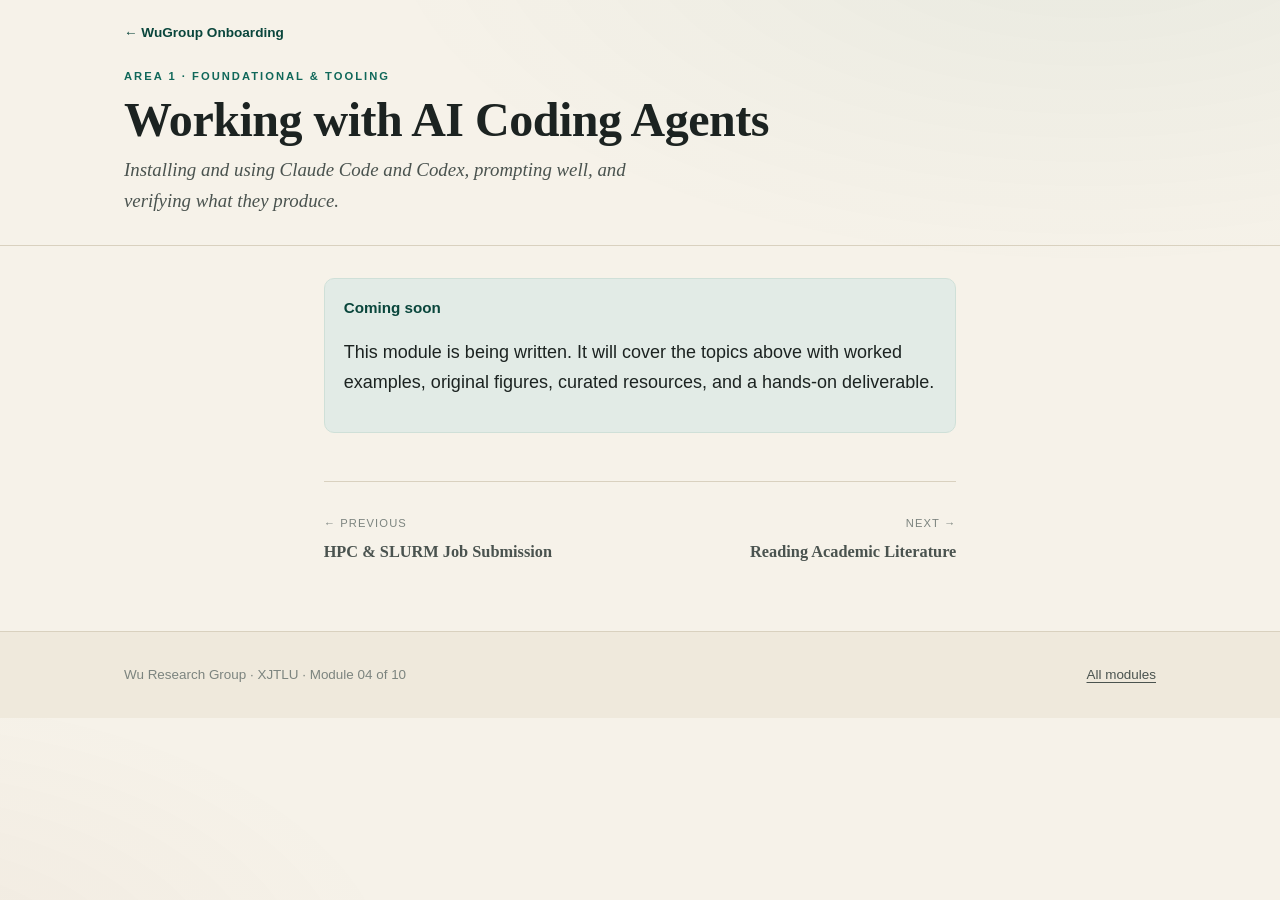
==== modules/ai-coding-agents.html @ ca51f17f "Scaffold onboarding site: landing page, shared design template, module stubs - index.html landing pa" ====
<!doctype html>
<html lang="en">
<head>
<meta charset="utf-8">
<meta name="viewport" content="width=device-width, initial-scale=1">
<title>Working with AI Coding Agents · WuGroup Onboarding</title>
<meta name="description" content="Installing and using Claude Code and Codex, prompting well, and verifying what they produce.">
<link rel="stylesheet" href="../assets/style.css">
</head>
<body>
<div class="wrap">

  <div class="container">
    <nav class="breadcrumb"><a href="../index.html">← WuGroup Onboarding</a></nav>
  </div>

  <header class="mod-masthead">
    <div class="container">
      <p class="kicker">Area 1 · Foundational &amp; Tooling</p>
      <h1>Working with AI Coding Agents</h1>
      <p class="summary">Installing and using Claude Code and Codex, prompting well, and verifying what they produce.</p>
    </div>
  </header>

  <main class="container prose">
    <div class="callout">
      <p class="callout-title">Coming soon</p>
      <p>This module is being written. It will cover the topics above with worked
         examples, original figures, curated resources, and a hands-on deliverable.</p>
    </div>

    <nav class="pager">
      <a href="hpc-slurm.html"><span class="dir">← Previous</span><br><span class="t">HPC &amp; SLURM Job Submission</span></a>
      <a class="next" href="reading-literature.html"><span class="dir">Next →</span><br><span class="t">Reading Academic Literature</span></a>
    </nav>
  </main>

  <footer class="site-foot">
    <div class="container">
      <p>Wu Research Group · XJTLU · Module 04 of 10</p>
      <p><a href="../index.html">All modules</a></p>
    </div>
  </footer>

</div>
</body>
</html>
---- assets/style.css ----
/* ==========================================================================
   WuGroup Onboarding — shared stylesheet
   Standalone: no external fonts, no CDN. Renders offline via file://.
   Aesthetic: refined academic/editorial. Warm paper, deep ink, teal accent.
   ========================================================================== */

:root {
  --paper:        #f6f2e9;
  --paper-2:      #efe9dc;
  --card:         #fffdf8;
  --ink:          #1c2321;
  --ink-soft:     #4a534f;
  --ink-faint:    #7c847f;
  --rule:         #d9d1bf;
  --accent:       #10685a;   /* deep teal-green */
  --accent-dark:  #0a463c;
  --accent-soft:  #e2ebe6;
  --area2:        #8a4b2f;   /* warm sienna, for the science area */
  --area2-soft:   #f0e5da;
  --shadow:       0 1px 2px rgba(28,35,33,.06), 0 8px 24px -12px rgba(28,35,33,.22);

  --serif: "Iowan Old Style", "Palatino Linotype", Palatino, "Book Antiqua", Georgia, serif;
  --sans:  ui-sans-serif, -apple-system, BlinkMacSystemFont, "Segoe UI", Roboto, "Helvetica Neue", Arial, sans-serif;
  --mono:  ui-monospace, "SF Mono", "JetBrains Mono", "Cascadia Code", Menlo, Consolas, monospace;

  --measure: 68ch;
}

* { box-sizing: border-box; }

html { scroll-behavior: smooth; }

body {
  margin: 0;
  background: var(--paper);
  color: var(--ink);
  font-family: var(--sans);
  font-size: 18px;
  line-height: 1.65;
  -webkit-font-smoothing: antialiased;
  text-rendering: optimizeLegibility;
}

/* subtle paper grain via layered gradients (no image files) */
body::before {
  content: "";
  position: fixed;
  inset: 0;
  pointer-events: none;
  z-index: 0;
  background:
    radial-gradient(1200px 600px at 85% -10%, rgba(16,104,90,.06), transparent 60%),
    radial-gradient(900px 500px at -10% 110%, rgba(138,75,47,.05), transparent 60%);
}

.wrap { position: relative; z-index: 1; }

a { color: var(--accent-dark); text-underline-offset: 3px; text-decoration-thickness: 1px; }
a:hover { color: var(--accent); }

code, kbd, samp { font-family: var(--mono); font-size: .88em; }
:not(pre) > code {
  background: var(--paper-2);
  border: 1px solid var(--rule);
  padding: .08em .38em;
  border-radius: 4px;
}
pre {
  background: #10181655;
  background: var(--card);
  border: 1px solid var(--rule);
  border-left: 3px solid var(--accent);
  padding: 1rem 1.15rem;
  border-radius: 8px;
  overflow-x: auto;
  font-family: var(--mono);
  font-size: .82em;
  line-height: 1.55;
}

/* ---------- layout shells ---------- */
.container { max-width: 1080px; margin: 0 auto; padding: 0 1.5rem; }
.prose { max-width: var(--measure); }

/* ---------- masthead ---------- */
.masthead {
  border-bottom: 1px solid var(--rule);
  background: linear-gradient(180deg, var(--paper-2), var(--paper));
}
.masthead .container { padding-top: 2.6rem; padding-bottom: 2.2rem; }
.eyebrow {
  font-family: var(--sans);
  text-transform: uppercase;
  letter-spacing: .22em;
  font-size: .72rem;
  font-weight: 600;
  color: var(--accent);
  margin: 0 0 .8rem;
}
.masthead h1 {
  font-family: var(--serif);
  font-weight: 600;
  font-size: clamp(2.4rem, 6vw, 3.9rem);
  line-height: 1.04;
  letter-spacing: -.01em;
  margin: 0 0 .6rem;
}
.masthead .lede {
  font-family: var(--serif);
  font-size: clamp(1.05rem, 2.4vw, 1.3rem);
  color: var(--ink-soft);
  max-width: 60ch;
  margin: 0;
  font-style: italic;
}

/* ---------- area sections ---------- */
.area { padding: 3rem 0 1rem; }
.area-head { display: flex; align-items: baseline; gap: 1rem; margin-bottom: 1.6rem; }
.area-head .idx {
  font-family: var(--serif);
  font-size: 1rem; font-weight: 700;
  color: var(--accent);
  border: 1.5px solid var(--accent);
  border-radius: 999px;
  width: 2.1rem; height: 2.1rem;
  display: grid; place-items: center;
  flex: none;
}
.area--sci .idx { color: var(--area2); border-color: var(--area2); }
.area-head h2 {
  font-family: var(--serif);
  font-weight: 600;
  font-size: clamp(1.5rem, 3.4vw, 2.05rem);
  margin: 0; letter-spacing: -.01em;
}
.area-head .sub { color: var(--ink-faint); font-size: .95rem; margin-top: .2rem; }

/* ---------- module cards ---------- */
.modules { display: grid; grid-template-columns: repeat(auto-fill, minmax(300px, 1fr)); gap: 1rem; }
.mod {
  position: relative;
  display: block;
  background: var(--card);
  border: 1px solid var(--rule);
  border-radius: 12px;
  padding: 1.25rem 1.3rem 1.35rem;
  box-shadow: var(--shadow);
  text-decoration: none;
  color: inherit;
  transition: transform .16s ease, box-shadow .16s ease, border-color .16s ease;
  overflow: hidden;
}
.mod::before {
  content: "";
  position: absolute; left: 0; top: 0; bottom: 0; width: 4px;
  background: var(--accent);
  opacity: .0; transition: opacity .16s ease;
}
.area--sci .mod::before { background: var(--area2); }
.mod:hover { transform: translateY(-3px); box-shadow: 0 2px 4px rgba(28,35,33,.08), 0 18px 40px -18px rgba(28,35,33,.4); border-color: var(--accent); }
.area--sci .mod:hover { border-color: var(--area2); }
.mod:hover::before { opacity: 1; }
.mod .num {
  font-family: var(--mono);
  font-size: .72rem;
  color: var(--ink-faint);
  letter-spacing: .05em;
}
.mod h3 {
  font-family: var(--serif);
  font-weight: 600;
  font-size: 1.24rem;
  line-height: 1.2;
  margin: .35rem 0 .5rem;
}
.mod p { margin: 0; font-size: .92rem; color: var(--ink-soft); line-height: 1.5; }
.badge {
  display: inline-block;
  margin-top: .9rem;
  font-family: var(--sans);
  font-size: .68rem;
  font-weight: 600;
  letter-spacing: .08em;
  text-transform: uppercase;
  padding: .2rem .55rem;
  border-radius: 999px;
  background: var(--paper-2);
  color: var(--ink-faint);
  border: 1px solid var(--rule);
}
.badge--soon { background: var(--accent-soft); color: var(--accent-dark); border-color: transparent; }
.badge--ready { background: #dff0e6; color: #146c3d; border-color: transparent; }

/* ---------- module page ---------- */
.breadcrumb { padding: 1.4rem 0 0; font-size: .85rem; color: var(--ink-faint); }
.breadcrumb a { text-decoration: none; font-weight: 600; }
.mod-masthead { border-bottom: 1px solid var(--rule); padding-bottom: 1.8rem; margin-bottom: 2rem; }
.mod-masthead .kicker { text-transform: uppercase; letter-spacing: .18em; font-size: .7rem; font-weight: 700; color: var(--accent); margin: 1.4rem 0 .6rem; }
.mod-masthead h1 { font-family: var(--serif); font-weight: 600; font-size: clamp(2rem, 5vw, 3rem); line-height: 1.06; margin: 0 0 .5rem; letter-spacing: -.01em; }
.mod-masthead .summary { font-family: var(--serif); font-style: italic; font-size: 1.18rem; color: var(--ink-soft); margin: 0; max-width: 58ch; }

.section { margin: 2.4rem 0; }
.section > h2 {
  font-family: var(--serif);
  font-weight: 600;
  font-size: 1.5rem;
  margin: 0 0 .8rem;
  padding-bottom: .4rem;
  border-bottom: 2px solid var(--accent-soft);
}
.section h3 { font-family: var(--serif); font-weight: 600; font-size: 1.18rem; margin: 1.6rem 0 .5rem; }
.prose p, .prose li { color: var(--ink); }
.prose ul, .prose ol { padding-left: 1.3rem; }
.prose li { margin: .3rem 0; }

.callout {
  background: var(--accent-soft);
  border-radius: 10px;
  padding: 1rem 1.2rem;
  margin: 1.4rem 0;
  border: 1px solid #cfe0d8;
}
.callout .callout-title { font-weight: 700; color: var(--accent-dark); margin: 0 0 .35rem; font-size: .95rem; }

.meta-grid { display: grid; grid-template-columns: repeat(auto-fit, minmax(220px,1fr)); gap: 1rem; margin: 1.4rem 0; }
.meta-card { background: var(--card); border: 1px solid var(--rule); border-radius: 10px; padding: 1rem 1.1rem; }
.meta-card h4 { margin: 0 0 .5rem; font-size: .72rem; text-transform: uppercase; letter-spacing: .12em; color: var(--ink-faint); }
.meta-card ul { margin: 0; padding-left: 1.1rem; font-size: .92rem; }

figure { margin: 1.6rem 0; }
figure svg, figure img { max-width: 100%; height: auto; display: block; }
figcaption { font-size: .82rem; color: var(--ink-faint); margin-top: .5rem; font-style: italic; }

.resource-list { list-style: none; padding: 0; }
.resource-list li { padding: .55rem 0; border-bottom: 1px dashed var(--rule); }

/* ---------- prev/next nav ---------- */
.pager { display: flex; justify-content: space-between; gap: 1rem; margin: 3rem 0 1rem; padding-top: 1.6rem; border-top: 1px solid var(--rule); }
.pager a { display: block; max-width: 46%; text-decoration: none; color: var(--ink-soft); }
.pager a:hover { color: var(--accent); }
.pager .dir { font-size: .7rem; text-transform: uppercase; letter-spacing: .1em; color: var(--ink-faint); }
.pager .t { font-family: var(--serif); font-size: 1.02rem; font-weight: 600; }
.pager .next { margin-left: auto; text-align: right; }

/* ---------- footer ---------- */
.site-foot { margin-top: 4rem; border-top: 1px solid var(--rule); background: var(--paper-2); }
.site-foot .container { padding: 2rem 1.5rem; display: flex; flex-wrap: wrap; gap: .6rem 1.4rem; align-items: center; justify-content: space-between; }
.site-foot p { margin: 0; font-size: .84rem; color: var(--ink-faint); }
.site-foot a { color: var(--ink-soft); }

@media (max-width: 640px) {
  body { font-size: 17px; }
  .pager { flex-direction: column; }
  .pager a, .pager .next { max-width: 100%; text-align: left; margin-left: 0; }
}

@media (prefers-color-scheme: dark) {
  :root {
    --paper:#14181a; --paper-2:#1b2124; --card:#1c2327; --ink:#e9e6dd; --ink-soft:#b3b8b3;
    --ink-faint:#899089; --rule:#2c3438; --accent:#4fc7b0; --accent-dark:#7ad9c6;
    --accent-soft:#173029; --area2:#d99a74; --area2-soft:#2a201a; --shadow:0 1px 2px rgba(0,0,0,.4),0 10px 30px -14px rgba(0,0,0,.7);
  }
  .badge--ready { background:#123722; color:#7fe0a6; }
  .badge--soon { background:var(--accent-soft); color:var(--accent-dark); }
}
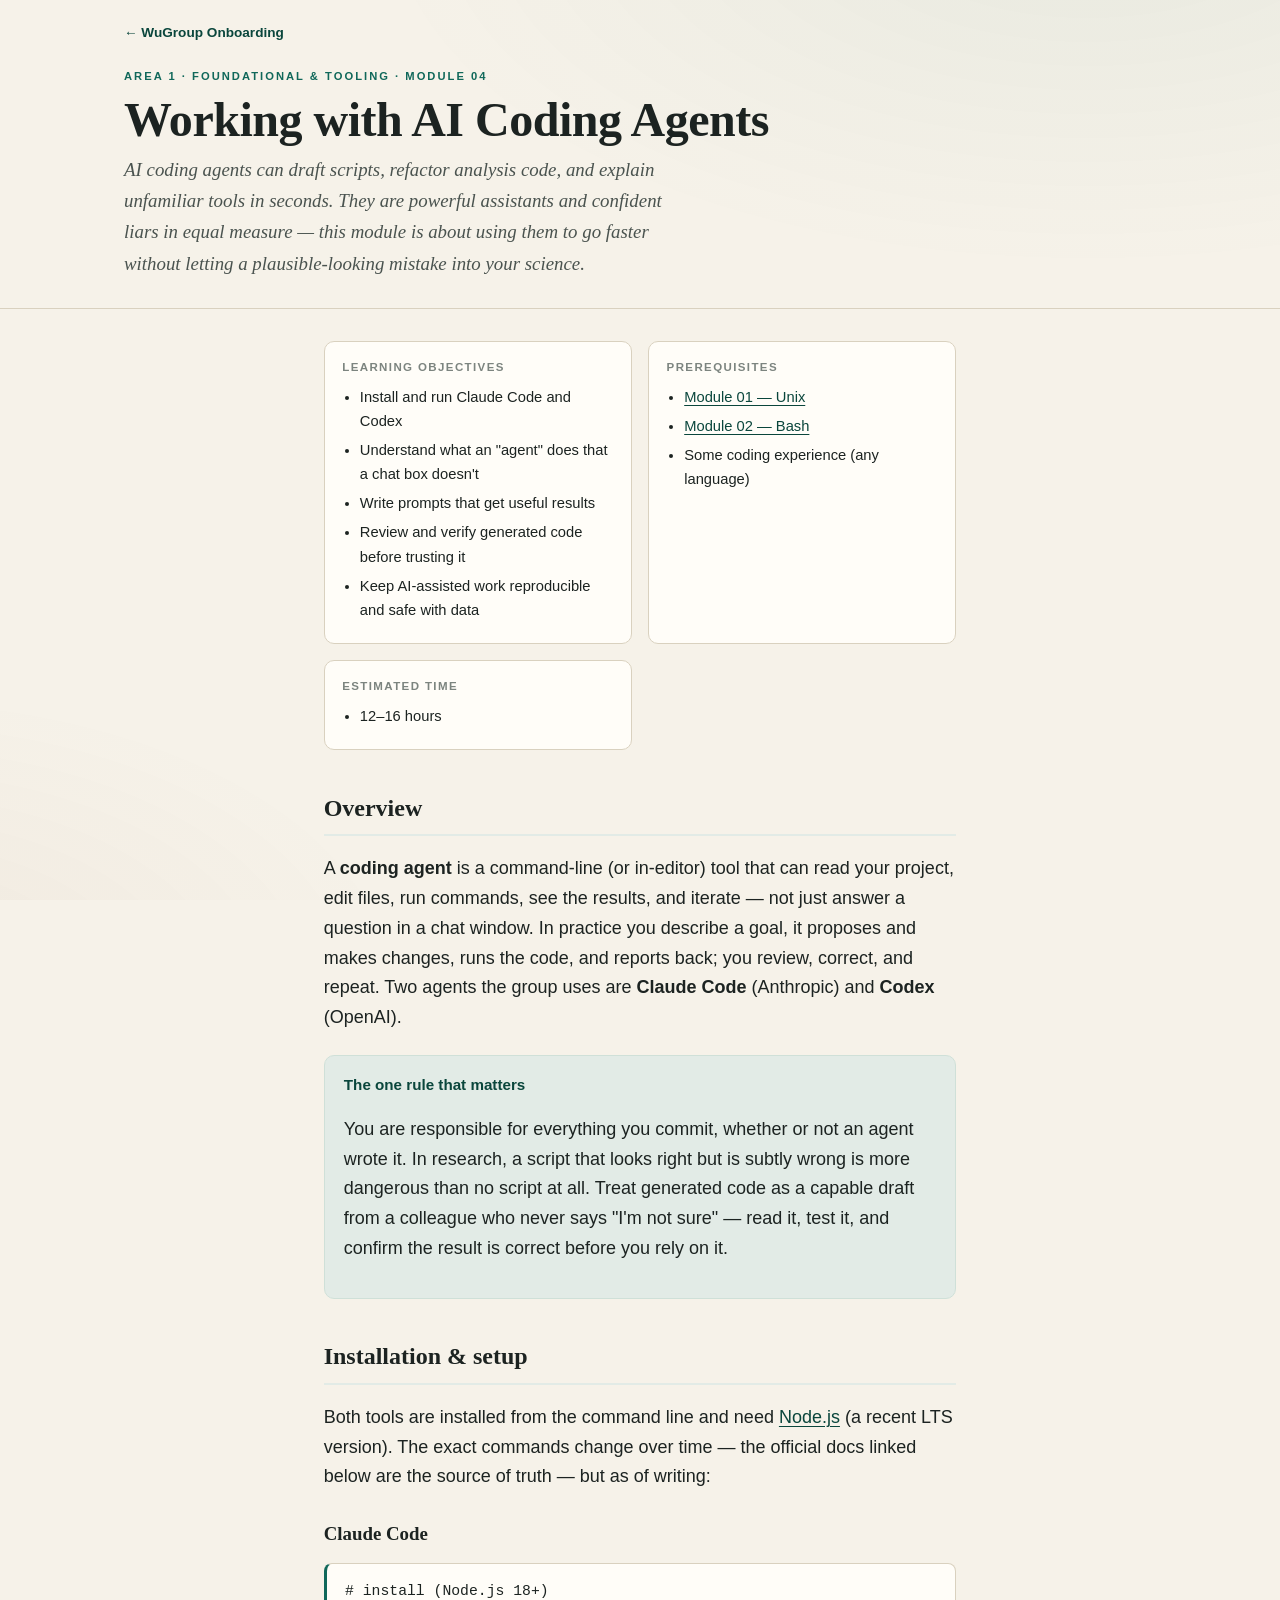
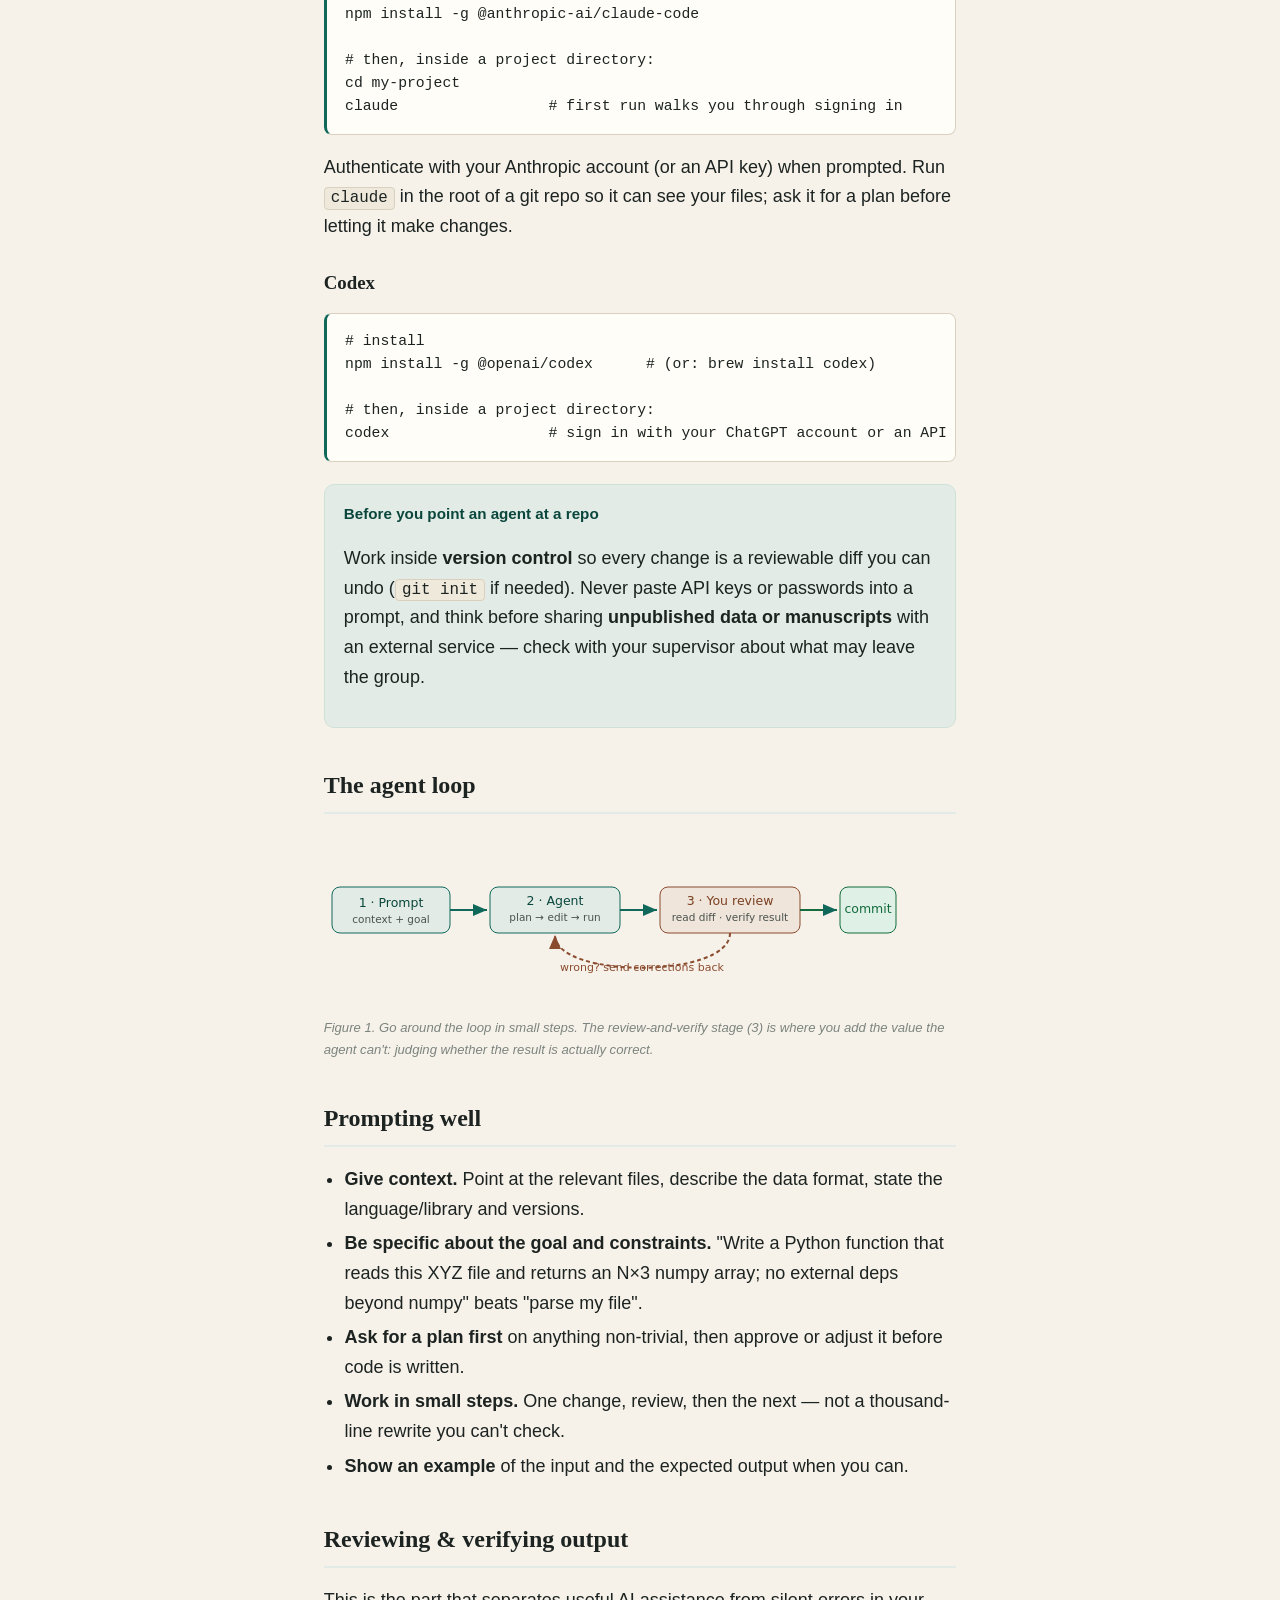
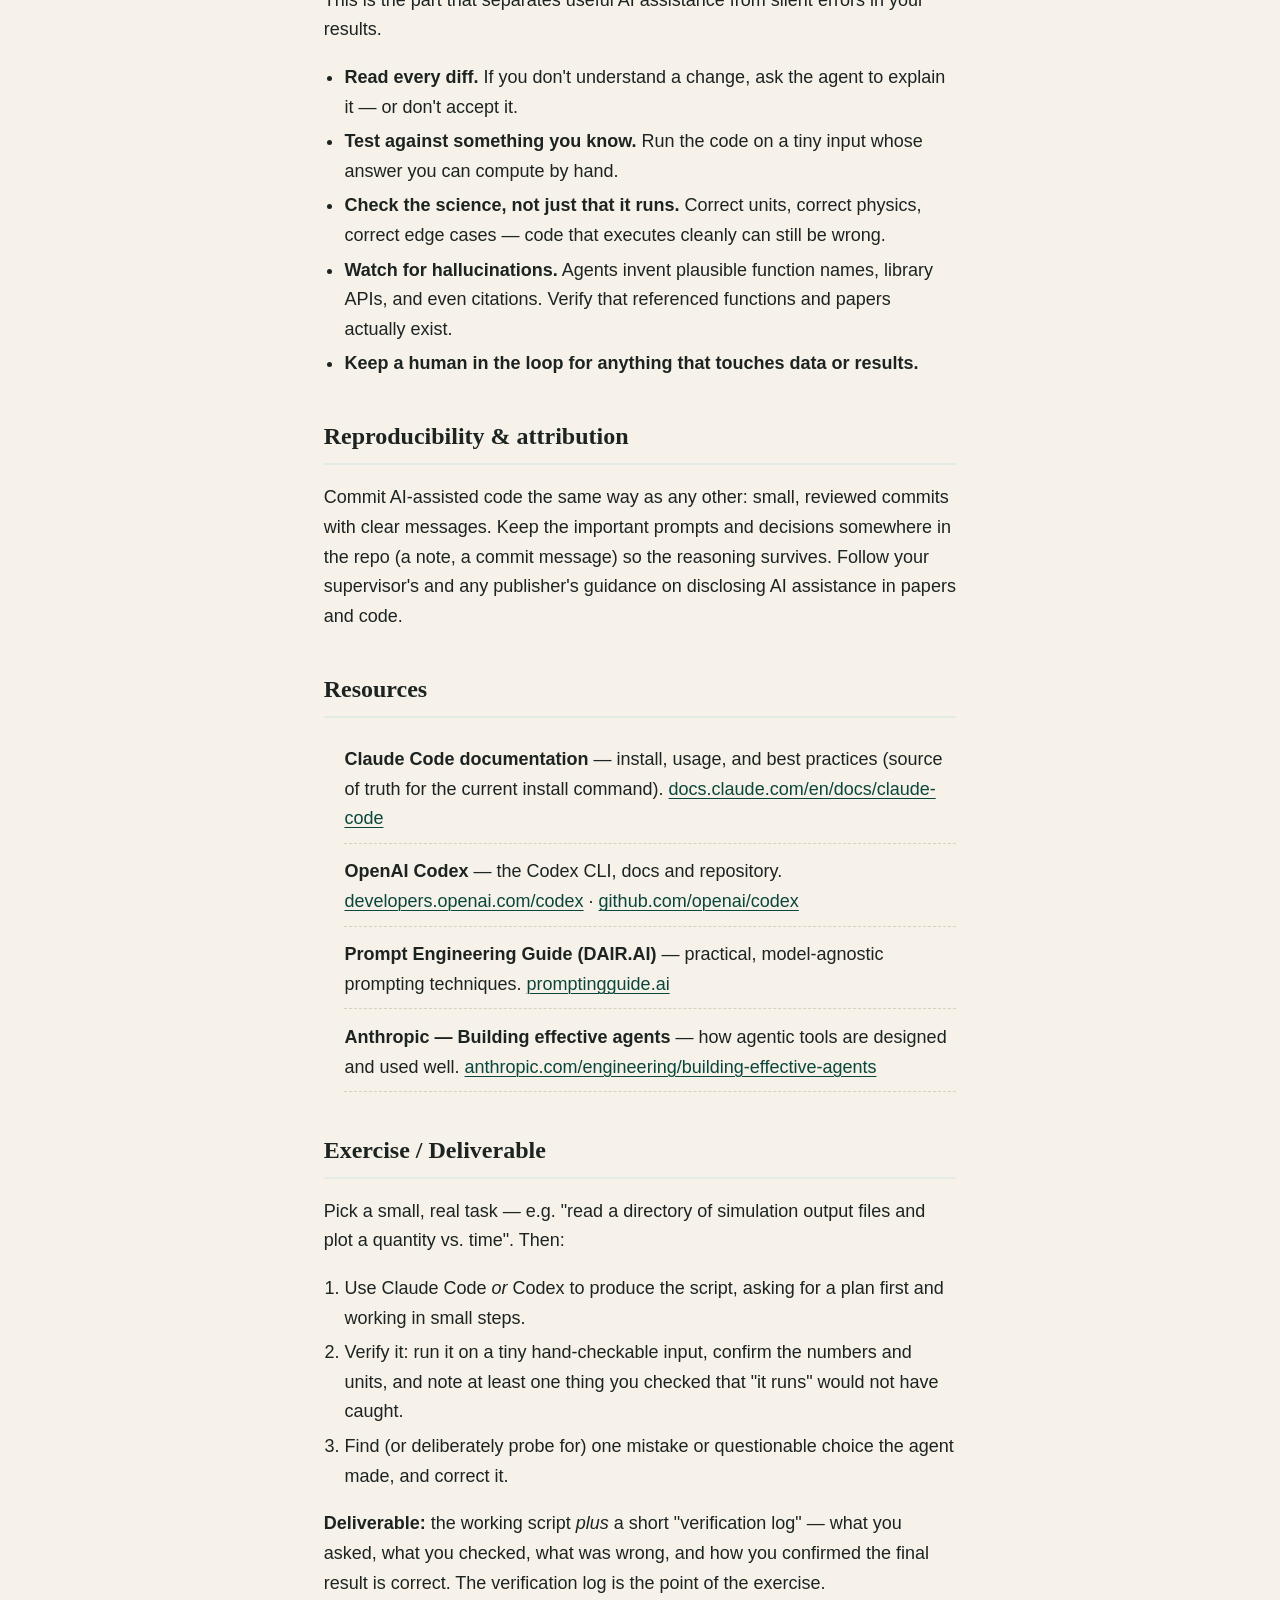
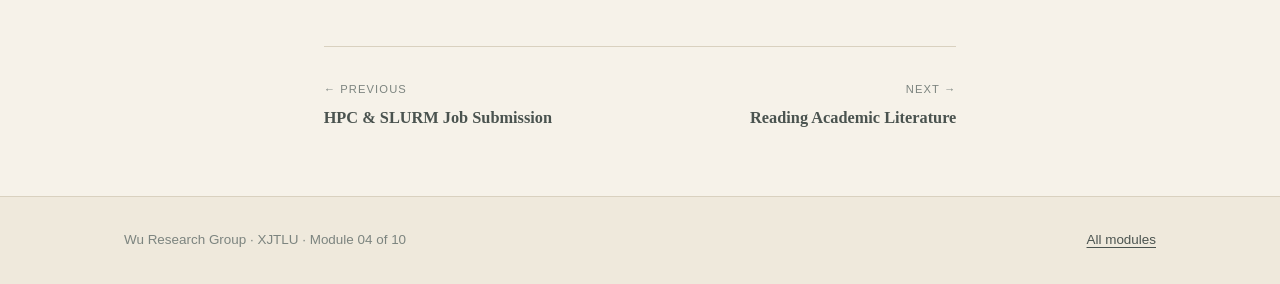
==== commit 13881e8a: "Module 04: Working with AI Coding Agents — full content Install Claude Code + Codex, the agent loop," ====
--- a/modules/ai-coding-agents.html
+++ b/modules/ai-coding-agents.html
@@ -4,7 +4,7 @@
 <meta charset="utf-8">
 <meta name="viewport" content="width=device-width, initial-scale=1">
 <title>Working with AI Coding Agents · WuGroup Onboarding</title>
-<meta name="description" content="Installing and using Claude Code and Codex, prompting well, and verifying what they produce.">
+<meta name="description" content="Installing and using Claude Code and Codex, prompting effectively, and — crucially — verifying what they produce.">
 <link rel="stylesheet" href="../assets/style.css">
 </head>
 <body>
@@ -16,23 +16,150 @@
 
   <header class="mod-masthead">
     <div class="container">
-      <p class="kicker">Area 1 · Foundational &amp; Tooling</p>
+      <p class="kicker">Area 1 · Foundational &amp; Tooling · Module 04</p>
       <h1>Working with AI Coding Agents</h1>
-      <p class="summary">Installing and using Claude Code and Codex, prompting well, and verifying what they produce.</p>
+      <p class="summary">AI coding agents can draft scripts, refactor analysis code, and explain unfamiliar tools in seconds. They are powerful assistants and confident liars in equal measure — this module is about using them to go faster <em>without</em> letting a plausible-looking mistake into your science.</p>
     </div>
   </header>
 
   <main class="container prose">
-    <div class="callout">
-      <p class="callout-title">Coming soon</p>
-      <p>This module is being written. It will cover the topics above with worked
-         examples, original figures, curated resources, and a hands-on deliverable.</p>
+
+    <div class="meta-grid">
+      <div class="meta-card">
+        <h4>Learning objectives</h4>
+        <ul>
+          <li>Install and run Claude Code and Codex</li>
+          <li>Understand what an "agent" does that a chat box doesn't</li>
+          <li>Write prompts that get useful results</li>
+          <li>Review and verify generated code before trusting it</li>
+          <li>Keep AI-assisted work reproducible and safe with data</li>
+        </ul>
+      </div>
+      <div class="meta-card">
+        <h4>Prerequisites</h4>
+        <ul><li><a href="unix-linux-basics.html">Module 01 — Unix</a></li><li><a href="bash-scripting.html">Module 02 — Bash</a></li><li>Some coding experience (any language)</li></ul>
+      </div>
+      <div class="meta-card">
+        <h4>Estimated time</h4>
+        <ul><li>12–16 hours</li></ul>
+      </div>
     </div>
+
+    <section class="section">
+      <h2>Overview</h2>
+      <p>A <strong>coding agent</strong> is a command-line (or in-editor) tool that can read your project, edit files, run commands, see the results, and iterate — not just answer a question in a chat window. In practice you describe a goal, it proposes and makes changes, runs the code, and reports back; you review, correct, and repeat. Two agents the group uses are <strong>Claude Code</strong> (Anthropic) and <strong>Codex</strong> (OpenAI).</p>
+      <div class="callout">
+        <p class="callout-title">The one rule that matters</p>
+        <p>You are responsible for everything you commit, whether or not an agent wrote it. In research, a script that looks right but is subtly wrong is more dangerous than no script at all. Treat generated code as a capable draft from a colleague who never says "I'm not sure" — read it, test it, and confirm the result is correct before you rely on it.</p>
+      </div>
+    </section>
+
+    <section class="section">
+      <h2>Installation &amp; setup</h2>
+      <p>Both tools are installed from the command line and need <a href="https://nodejs.org/">Node.js</a> (a recent LTS version). The exact commands change over time — the official docs linked below are the source of truth — but as of writing:</p>
+
+      <h3>Claude Code</h3>
+      <pre># install (Node.js 18+)
+npm install -g @anthropic-ai/claude-code
+
+# then, inside a project directory:
+cd my-project
+claude                 # first run walks you through signing in</pre>
+      <p>Authenticate with your Anthropic account (or an API key) when prompted. Run <code>claude</code> in the root of a git repo so it can see your files; ask it for a plan before letting it make changes.</p>
+
+      <h3>Codex</h3>
+      <pre># install
+npm install -g @openai/codex      # (or: brew install codex)
+
+# then, inside a project directory:
+codex                  # sign in with your ChatGPT account or an API key</pre>
+
+      <div class="callout">
+        <p class="callout-title">Before you point an agent at a repo</p>
+        <p>Work inside <strong>version control</strong> so every change is a reviewable diff you can undo (<code>git init</code> if needed). Never paste API keys or passwords into a prompt, and think before sharing <strong>unpublished data or manuscripts</strong> with an external service — check with your supervisor about what may leave the group.</p>
+      </div>
+    </section>
+
+    <section class="section">
+      <h2>The agent loop</h2>
+      <figure>
+        <svg viewBox="0 0 580 170" role="img" aria-labelledby="agttl agdesc" xmlns="http://www.w3.org/2000/svg" style="max-width:580px">
+          <title id="agttl">The AI coding-agent loop</title>
+          <desc id="agdesc">You write a prompt; the agent plans, edits files and runs them; you review the diff and verify the result; if wrong you send corrections back to the agent; if correct you commit.</desc>
+          <defs>
+            <marker id="ag" markerWidth="9" markerHeight="9" refX="7" refY="3" orient="auto"><path d="M0,0 L7,3 L0,6 Z" fill="#10685a"/></marker>
+            <marker id="ag2" markerWidth="9" markerHeight="9" refX="7" refY="3" orient="auto"><path d="M0,0 L7,3 L0,6 Z" fill="#8a4b2f"/></marker>
+          </defs>
+          <g font-family="ui-sans-serif, system-ui, sans-serif" font-size="12.5">
+            <rect x="8"   y="48" width="118" height="46" rx="8" fill="#e2ebe6" stroke="#10685a"/><text x="67"  y="68" text-anchor="middle" fill="#0a463c">1 · Prompt</text><text x="67" y="84" text-anchor="middle" fill="#4a534f" font-size="10.5">context + goal</text>
+            <rect x="166" y="48" width="130" height="46" rx="8" fill="#e2ebe6" stroke="#10685a"/><text x="231" y="66" text-anchor="middle" fill="#0a463c">2 · Agent</text><text x="231" y="82" text-anchor="middle" fill="#4a534f" font-size="10.5">plan → edit → run</text>
+            <rect x="336" y="48" width="140" height="46" rx="8" fill="#f0e5da" stroke="#8a4b2f"/><text x="406" y="66" text-anchor="middle" fill="#7a3f22">3 · You review</text><text x="406" y="82" text-anchor="middle" fill="#4a534f" font-size="10.5">read diff · verify result</text>
+            <rect x="516" y="48" width="56" height="46" rx="8" fill="#dff0e6" stroke="#146c3d"/><text x="544" y="74" text-anchor="middle" fill="#146c3d">commit</text>
+            <line x1="126" y1="71" x2="163" y2="71" stroke="#10685a" stroke-width="2" marker-end="url(#ag)"/>
+            <line x1="296" y1="71" x2="333" y2="71" stroke="#10685a" stroke-width="2" marker-end="url(#ag)"/>
+            <line x1="476" y1="71" x2="513" y2="71" stroke="#146c3d" stroke-width="2" marker-end="url(#ag)"/>
+            <path d="M406,94 C406,140 231,140 231,96" fill="none" stroke="#8a4b2f" stroke-width="2" stroke-dasharray="4 3" marker-end="url(#ag2)"/>
+            <text x="318" y="132" text-anchor="middle" fill="#8a4b2f" font-size="11">wrong? send corrections back</text>
+          </g>
+        </svg>
+        <figcaption>Figure 1. Go around the loop in small steps. The review-and-verify stage (3) is where you add the value the agent can't: judging whether the result is actually correct.</figcaption>
+      </figure>
+    </section>
+
+    <section class="section">
+      <h2>Prompting well</h2>
+      <ul>
+        <li><strong>Give context.</strong> Point at the relevant files, describe the data format, state the language/library and versions.</li>
+        <li><strong>Be specific about the goal and constraints.</strong> "Write a Python function that reads this XYZ file and returns an N×3 numpy array; no external deps beyond numpy" beats "parse my file".</li>
+        <li><strong>Ask for a plan first</strong> on anything non-trivial, then approve or adjust it before code is written.</li>
+        <li><strong>Work in small steps.</strong> One change, review, then the next — not a thousand-line rewrite you can't check.</li>
+        <li><strong>Show an example</strong> of the input and the expected output when you can.</li>
+      </ul>
+    </section>
+
+    <section class="section">
+      <h2>Reviewing &amp; verifying output</h2>
+      <p>This is the part that separates useful AI assistance from silent errors in your results.</p>
+      <ul>
+        <li><strong>Read every diff.</strong> If you don't understand a change, ask the agent to explain it — or don't accept it.</li>
+        <li><strong>Test against something you know.</strong> Run the code on a tiny input whose answer you can compute by hand.</li>
+        <li><strong>Check the science, not just that it runs.</strong> Correct units, correct physics, correct edge cases — code that executes cleanly can still be wrong.</li>
+        <li><strong>Watch for hallucinations.</strong> Agents invent plausible function names, library APIs, and even citations. Verify that referenced functions and papers actually exist.</li>
+        <li><strong>Keep a human in the loop for anything that touches data or results.</strong></li>
+      </ul>
+    </section>
+
+    <section class="section">
+      <h2>Reproducibility &amp; attribution</h2>
+      <p>Commit AI-assisted code the same way as any other: small, reviewed commits with clear messages. Keep the important prompts and decisions somewhere in the repo (a note, a commit message) so the reasoning survives. Follow your supervisor's and any publisher's guidance on disclosing AI assistance in papers and code.</p>
+    </section>
+
+    <section class="section">
+      <h2>Resources</h2>
+      <ul class="resource-list">
+        <li><strong>Claude Code documentation</strong> — install, usage, and best practices (source of truth for the current install command). <a href="https://docs.claude.com/en/docs/claude-code">docs.claude.com/en/docs/claude-code</a></li>
+        <li><strong>OpenAI Codex</strong> — the Codex CLI, docs and repository. <a href="https://developers.openai.com/codex/">developers.openai.com/codex</a> · <a href="https://github.com/openai/codex">github.com/openai/codex</a></li>
+        <li><strong>Prompt Engineering Guide (DAIR.AI)</strong> — practical, model-agnostic prompting techniques. <a href="https://www.promptingguide.ai/">promptingguide.ai</a></li>
+        <li><strong>Anthropic — Building effective agents</strong> — how agentic tools are designed and used well. <a href="https://www.anthropic.com/engineering/building-effective-agents">anthropic.com/engineering/building-effective-agents</a></li>
+      </ul>
+    </section>
+
+    <section class="section">
+      <h2>Exercise / Deliverable</h2>
+      <p>Pick a small, real task — e.g. "read a directory of simulation output files and plot a quantity vs. time". Then:</p>
+      <ol>
+        <li>Use Claude Code <em>or</em> Codex to produce the script, asking for a plan first and working in small steps.</li>
+        <li>Verify it: run it on a tiny hand-checkable input, confirm the numbers and units, and note at least one thing you checked that "it runs" would not have caught.</li>
+        <li>Find (or deliberately probe for) one mistake or questionable choice the agent made, and correct it.</li>
+      </ol>
+      <p><strong>Deliverable:</strong> the working script <em>plus</em> a short "verification log" — what you asked, what you checked, what was wrong, and how you confirmed the final result is correct. The verification log is the point of the exercise.</p>
+    </section>
 
     <nav class="pager">
       <a href="hpc-slurm.html"><span class="dir">← Previous</span><br><span class="t">HPC &amp; SLURM Job Submission</span></a>
       <a class="next" href="reading-literature.html"><span class="dir">Next →</span><br><span class="t">Reading Academic Literature</span></a>
     </nav>
+
   </main>
 
   <footer class="site-foot">
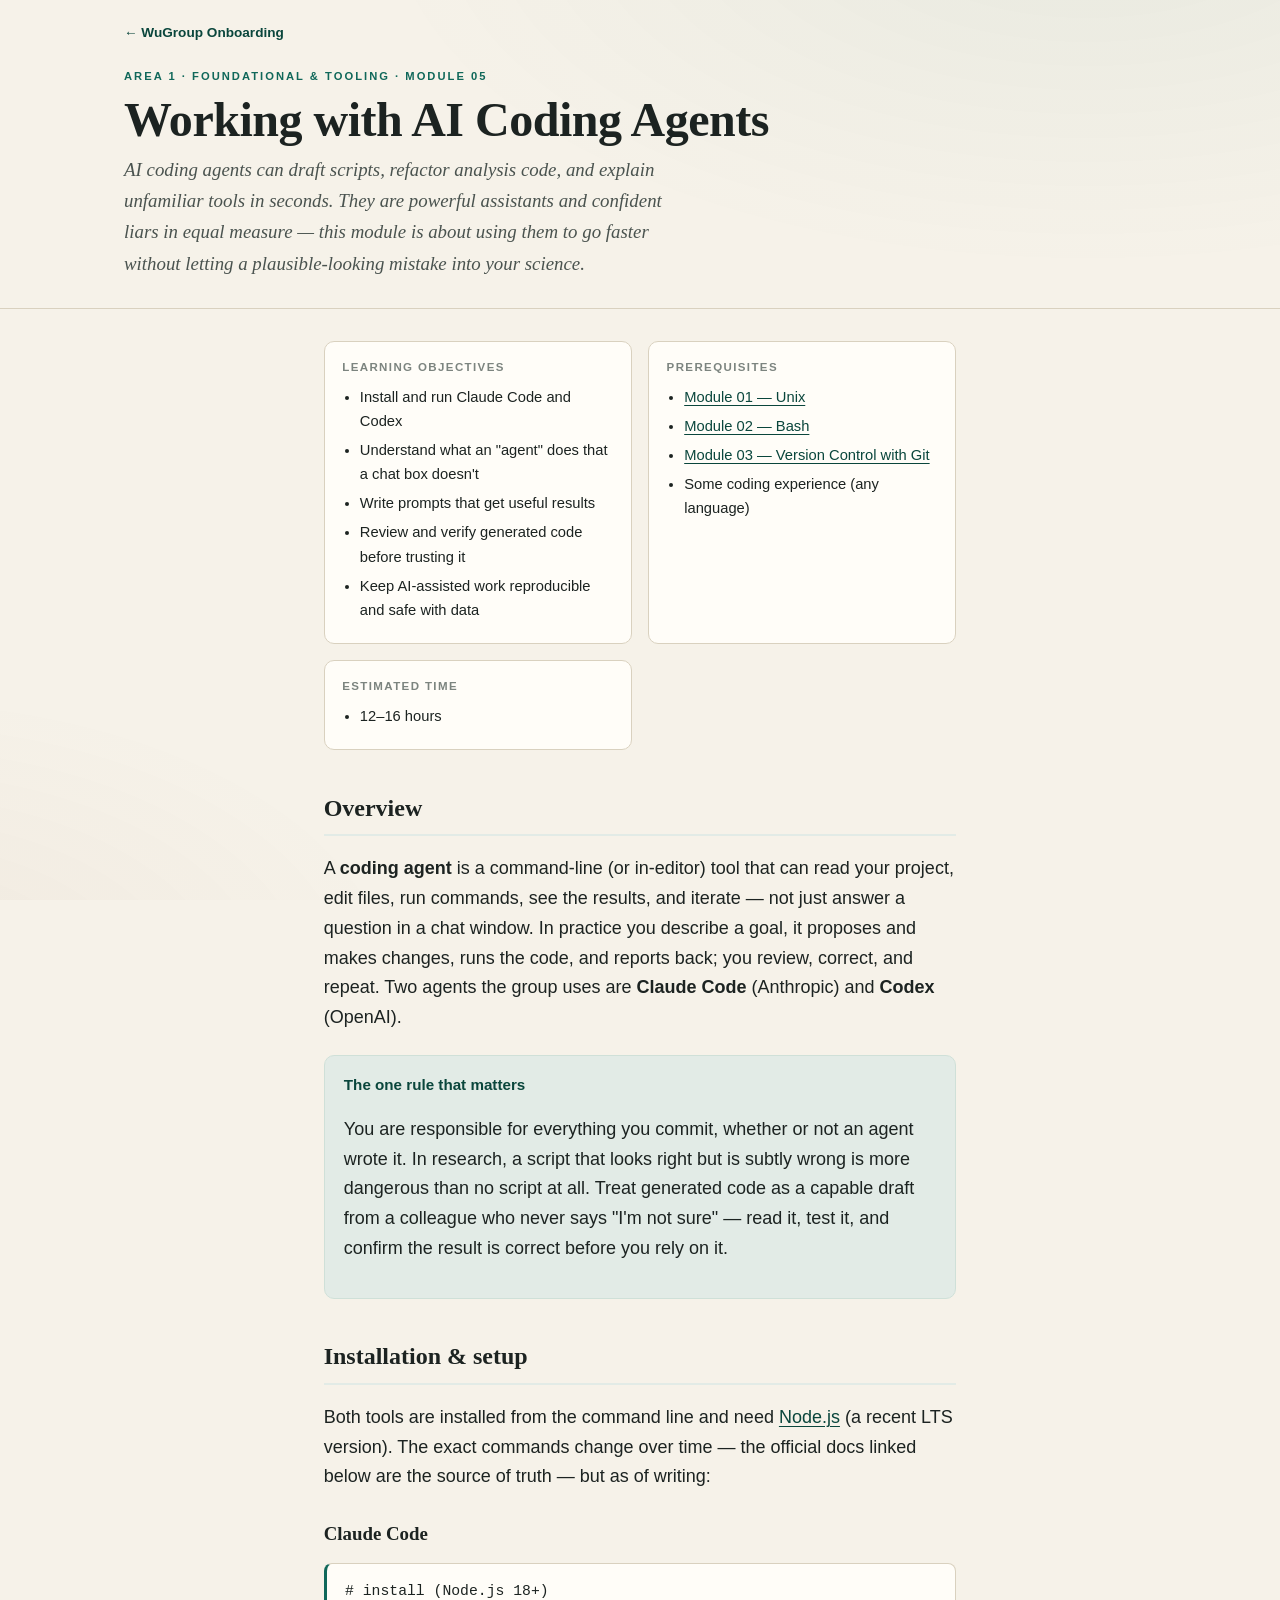
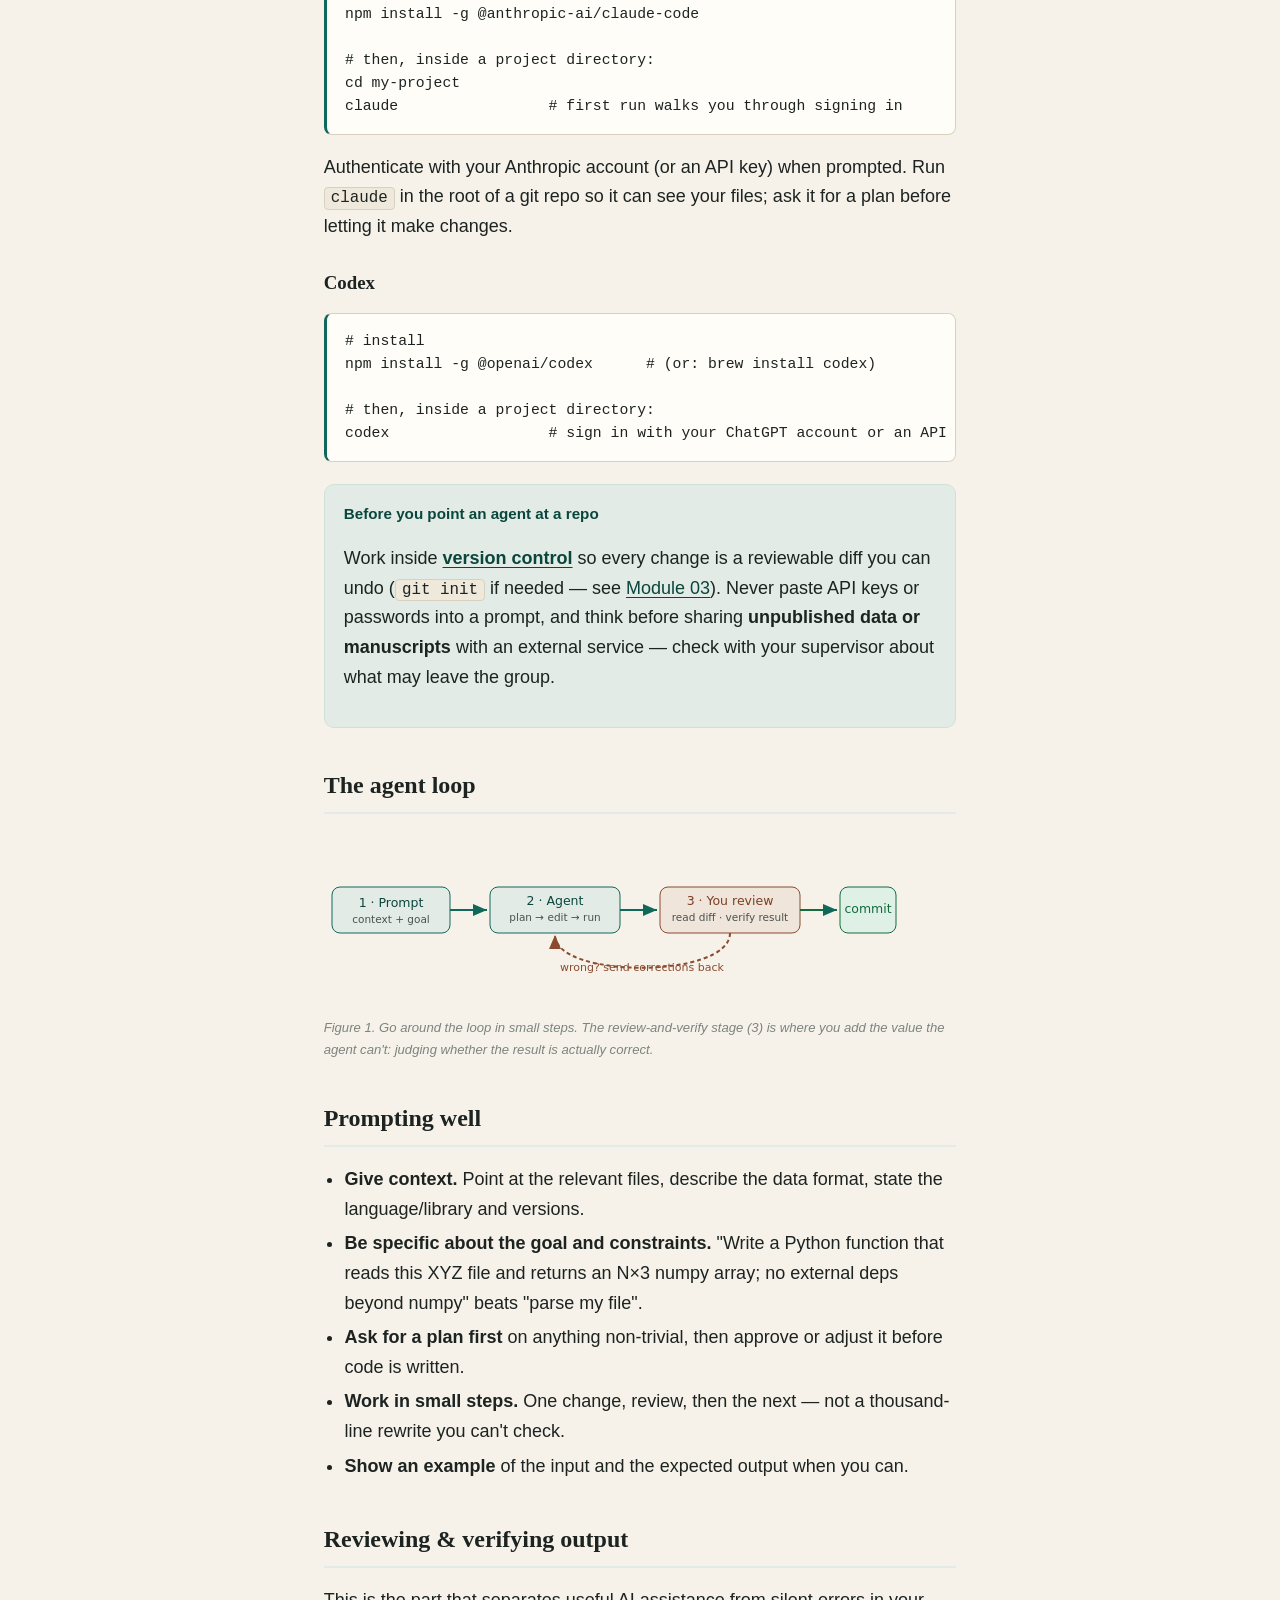
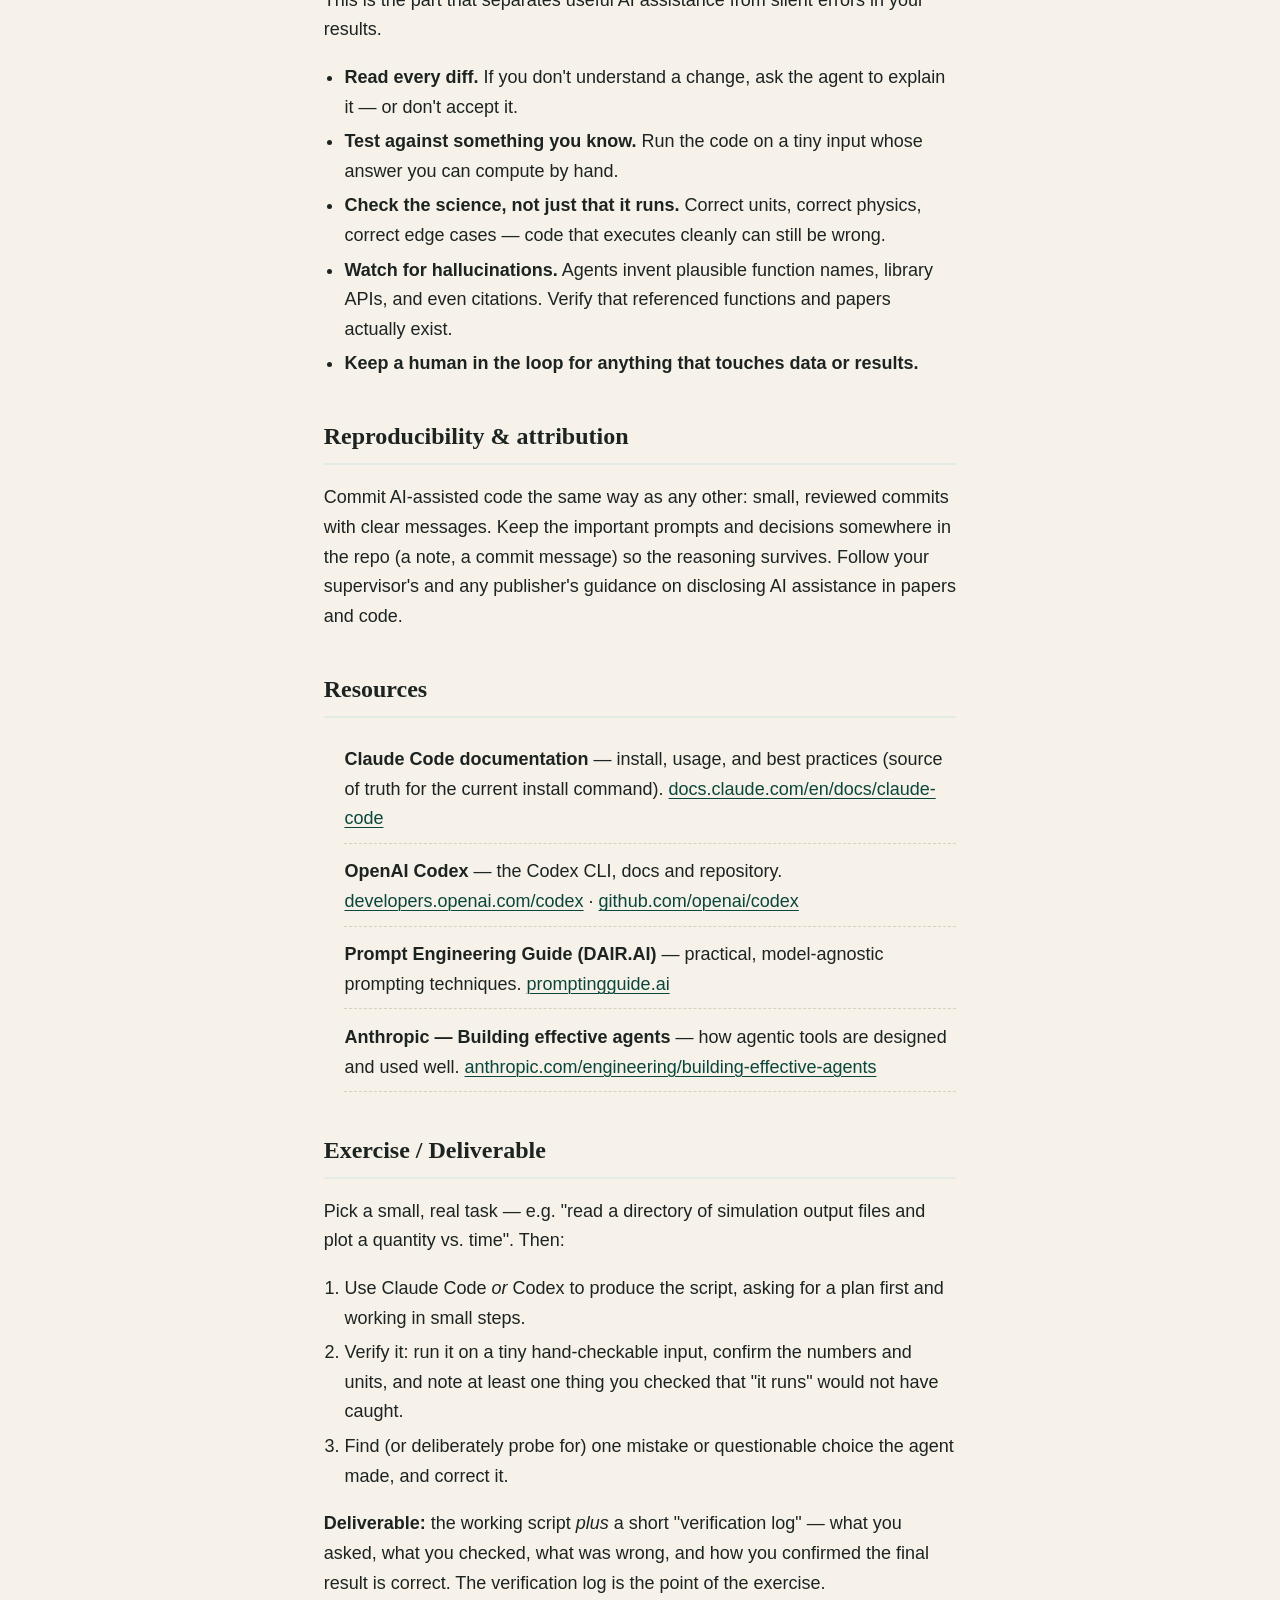
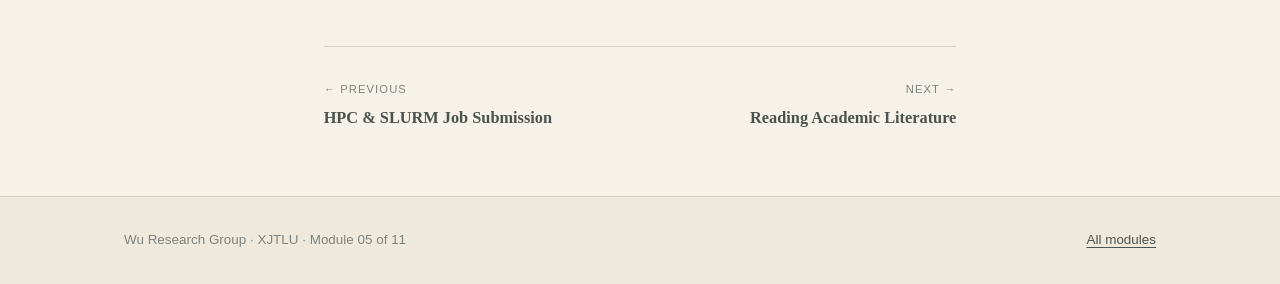
==== commit ea32c791: "Add Module 03 — Version Control with Git; renumber subsequent modules New foundational module teachi" ====
--- a/modules/ai-coding-agents.html
+++ b/modules/ai-coding-agents.html
@@ -16,7 +16,7 @@
 
   <header class="mod-masthead">
     <div class="container">
-      <p class="kicker">Area 1 · Foundational &amp; Tooling · Module 04</p>
+      <p class="kicker">Area 1 · Foundational &amp; Tooling · Module 05</p>
       <h1>Working with AI Coding Agents</h1>
       <p class="summary">AI coding agents can draft scripts, refactor analysis code, and explain unfamiliar tools in seconds. They are powerful assistants and confident liars in equal measure — this module is about using them to go faster <em>without</em> letting a plausible-looking mistake into your science.</p>
     </div>
@@ -37,7 +37,7 @@
       </div>
       <div class="meta-card">
         <h4>Prerequisites</h4>
-        <ul><li><a href="unix-linux-basics.html">Module 01 — Unix</a></li><li><a href="bash-scripting.html">Module 02 — Bash</a></li><li>Some coding experience (any language)</li></ul>
+        <ul><li><a href="unix-linux-basics.html">Module 01 — Unix</a></li><li><a href="bash-scripting.html">Module 02 — Bash</a></li><li><a href="git-version-control.html">Module 03 — Version Control with Git</a></li><li>Some coding experience (any language)</li></ul>
       </div>
       <div class="meta-card">
         <h4>Estimated time</h4>
@@ -76,7 +76,7 @@
 
       <div class="callout">
         <p class="callout-title">Before you point an agent at a repo</p>
-        <p>Work inside <strong>version control</strong> so every change is a reviewable diff you can undo (<code>git init</code> if needed). Never paste API keys or passwords into a prompt, and think before sharing <strong>unpublished data or manuscripts</strong> with an external service — check with your supervisor about what may leave the group.</p>
+        <p>Work inside <a href="git-version-control.html"><strong>version control</strong></a> so every change is a reviewable diff you can undo (<code>git init</code> if needed — see <a href="git-version-control.html">Module 03</a>). Never paste API keys or passwords into a prompt, and think before sharing <strong>unpublished data or manuscripts</strong> with an external service — check with your supervisor about what may leave the group.</p>
       </div>
     </section>
 
@@ -164,7 +164,7 @@
 
   <footer class="site-foot">
     <div class="container">
-      <p>Wu Research Group · XJTLU · Module 04 of 10</p>
+      <p>Wu Research Group · XJTLU · Module 05 of 11</p>
       <p><a href="../index.html">All modules</a></p>
     </div>
   </footer>
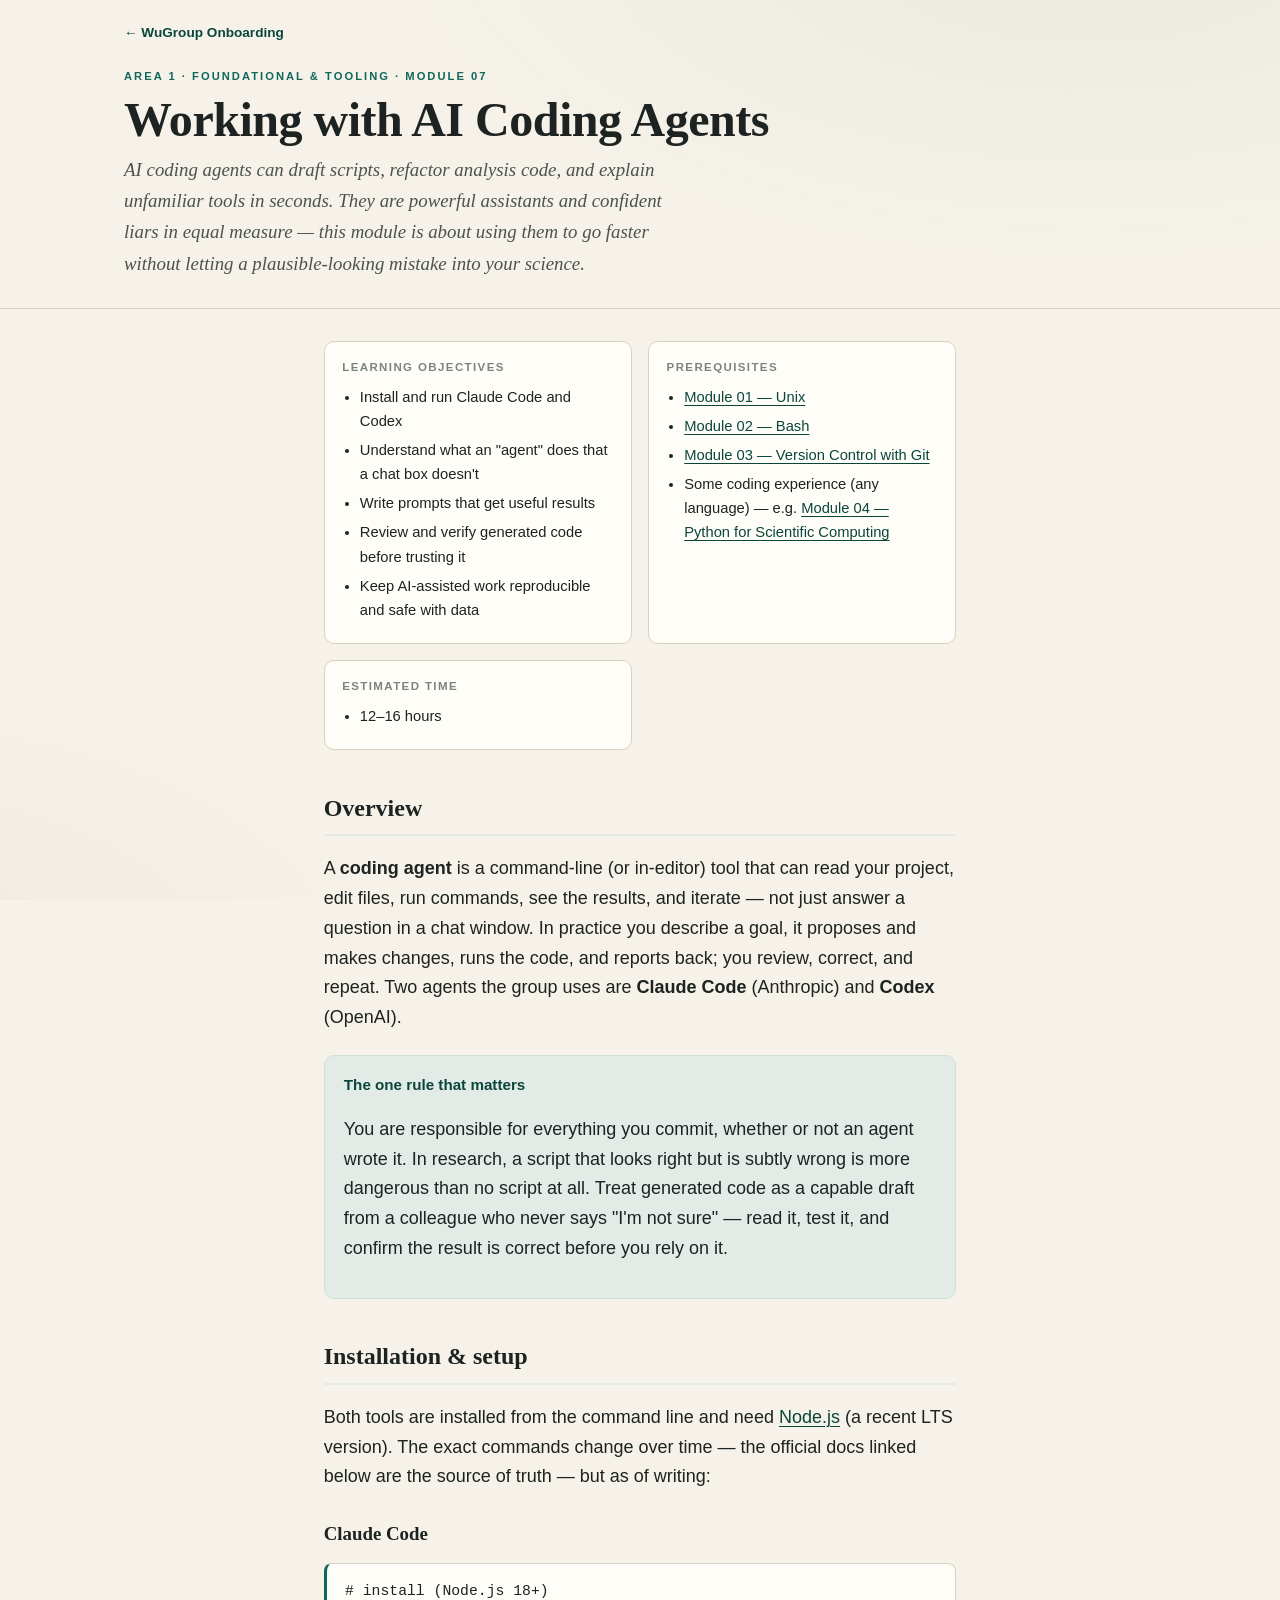
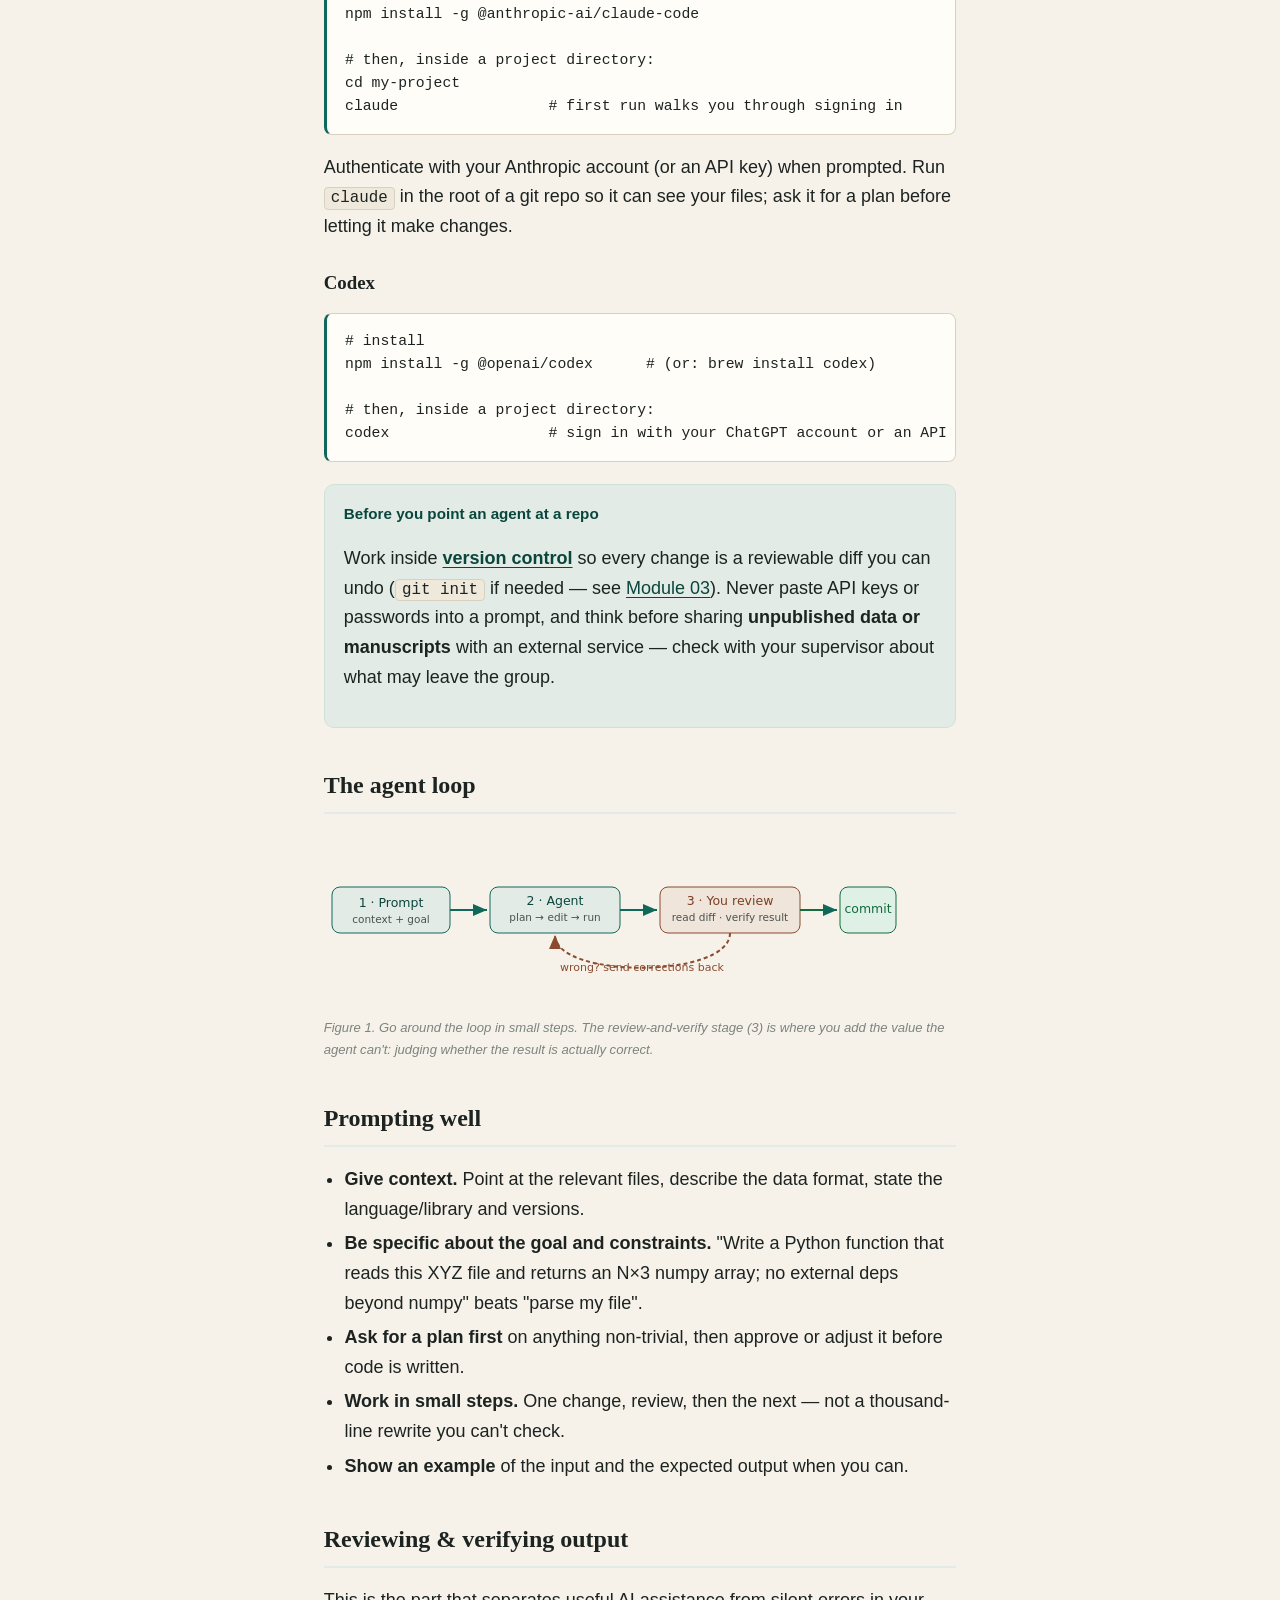
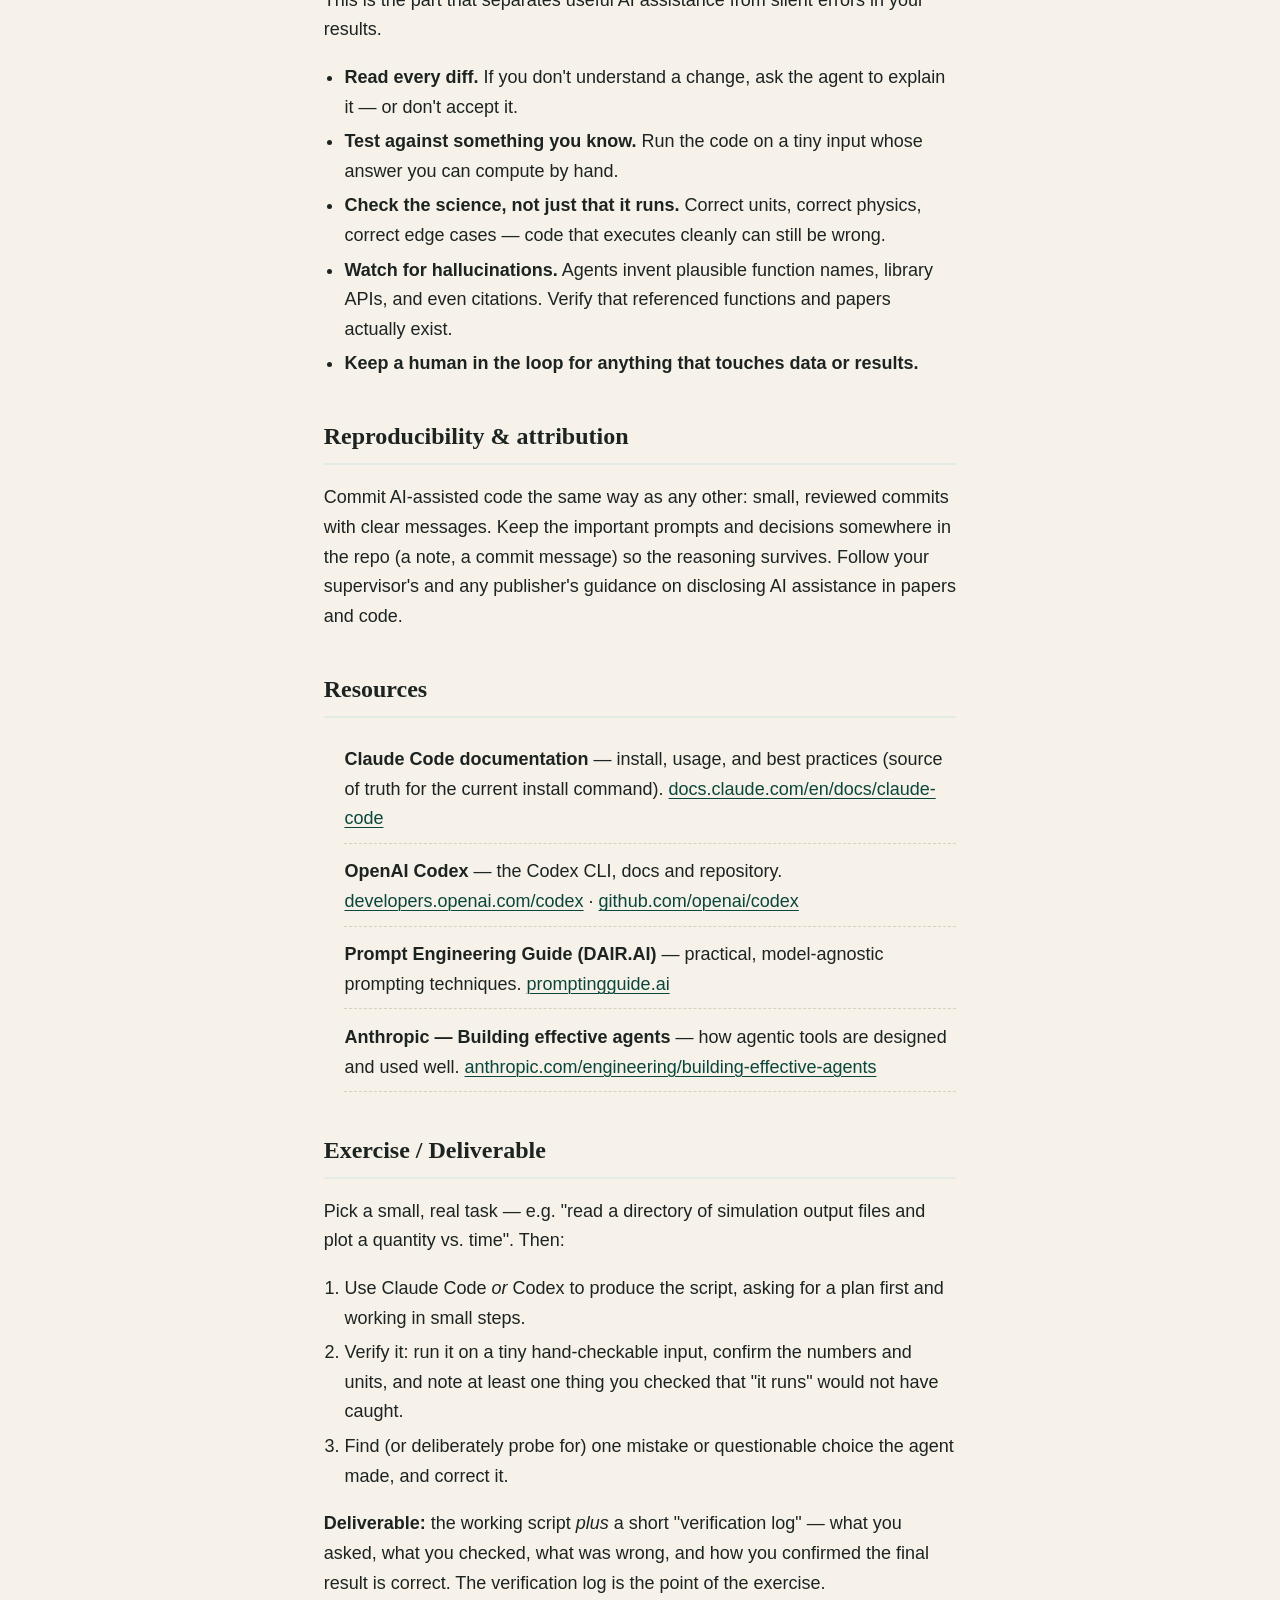
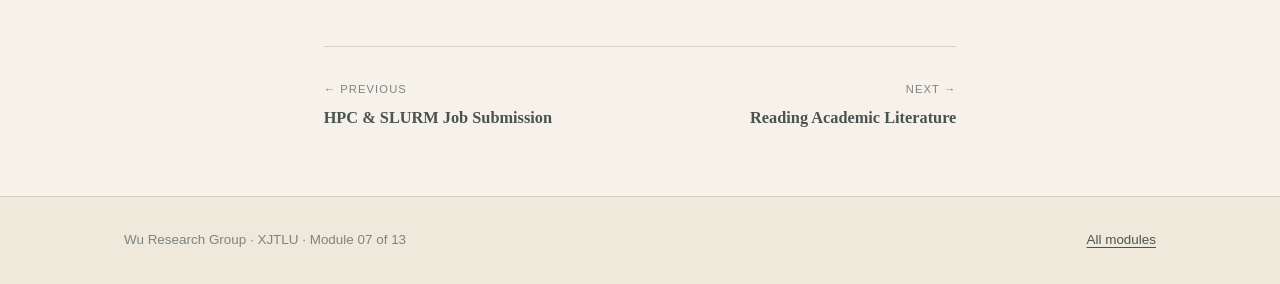
==== commit 88603360: "Add Modules 04 (Python) & 05 (Scientific Software & Environments); single renumber to 13 Batched fou" ====
--- a/modules/ai-coding-agents.html
+++ b/modules/ai-coding-agents.html
@@ -16,7 +16,7 @@
 
   <header class="mod-masthead">
     <div class="container">
-      <p class="kicker">Area 1 · Foundational &amp; Tooling · Module 05</p>
+      <p class="kicker">Area 1 · Foundational &amp; Tooling · Module 07</p>
       <h1>Working with AI Coding Agents</h1>
       <p class="summary">AI coding agents can draft scripts, refactor analysis code, and explain unfamiliar tools in seconds. They are powerful assistants and confident liars in equal measure — this module is about using them to go faster <em>without</em> letting a plausible-looking mistake into your science.</p>
     </div>
@@ -37,7 +37,7 @@
       </div>
       <div class="meta-card">
         <h4>Prerequisites</h4>
-        <ul><li><a href="unix-linux-basics.html">Module 01 — Unix</a></li><li><a href="bash-scripting.html">Module 02 — Bash</a></li><li><a href="git-version-control.html">Module 03 — Version Control with Git</a></li><li>Some coding experience (any language)</li></ul>
+        <ul><li><a href="unix-linux-basics.html">Module 01 — Unix</a></li><li><a href="bash-scripting.html">Module 02 — Bash</a></li><li><a href="git-version-control.html">Module 03 — Version Control with Git</a></li><li>Some coding experience (any language) — e.g. <a href="python-scientific-computing.html">Module 04 — Python for Scientific Computing</a></li></ul>
       </div>
       <div class="meta-card">
         <h4>Estimated time</h4>
@@ -164,7 +164,7 @@
 
   <footer class="site-foot">
     <div class="container">
-      <p>Wu Research Group · XJTLU · Module 05 of 11</p>
+      <p>Wu Research Group · XJTLU · Module 07 of 13</p>
       <p><a href="../index.html">All modules</a></p>
     </div>
   </footer>
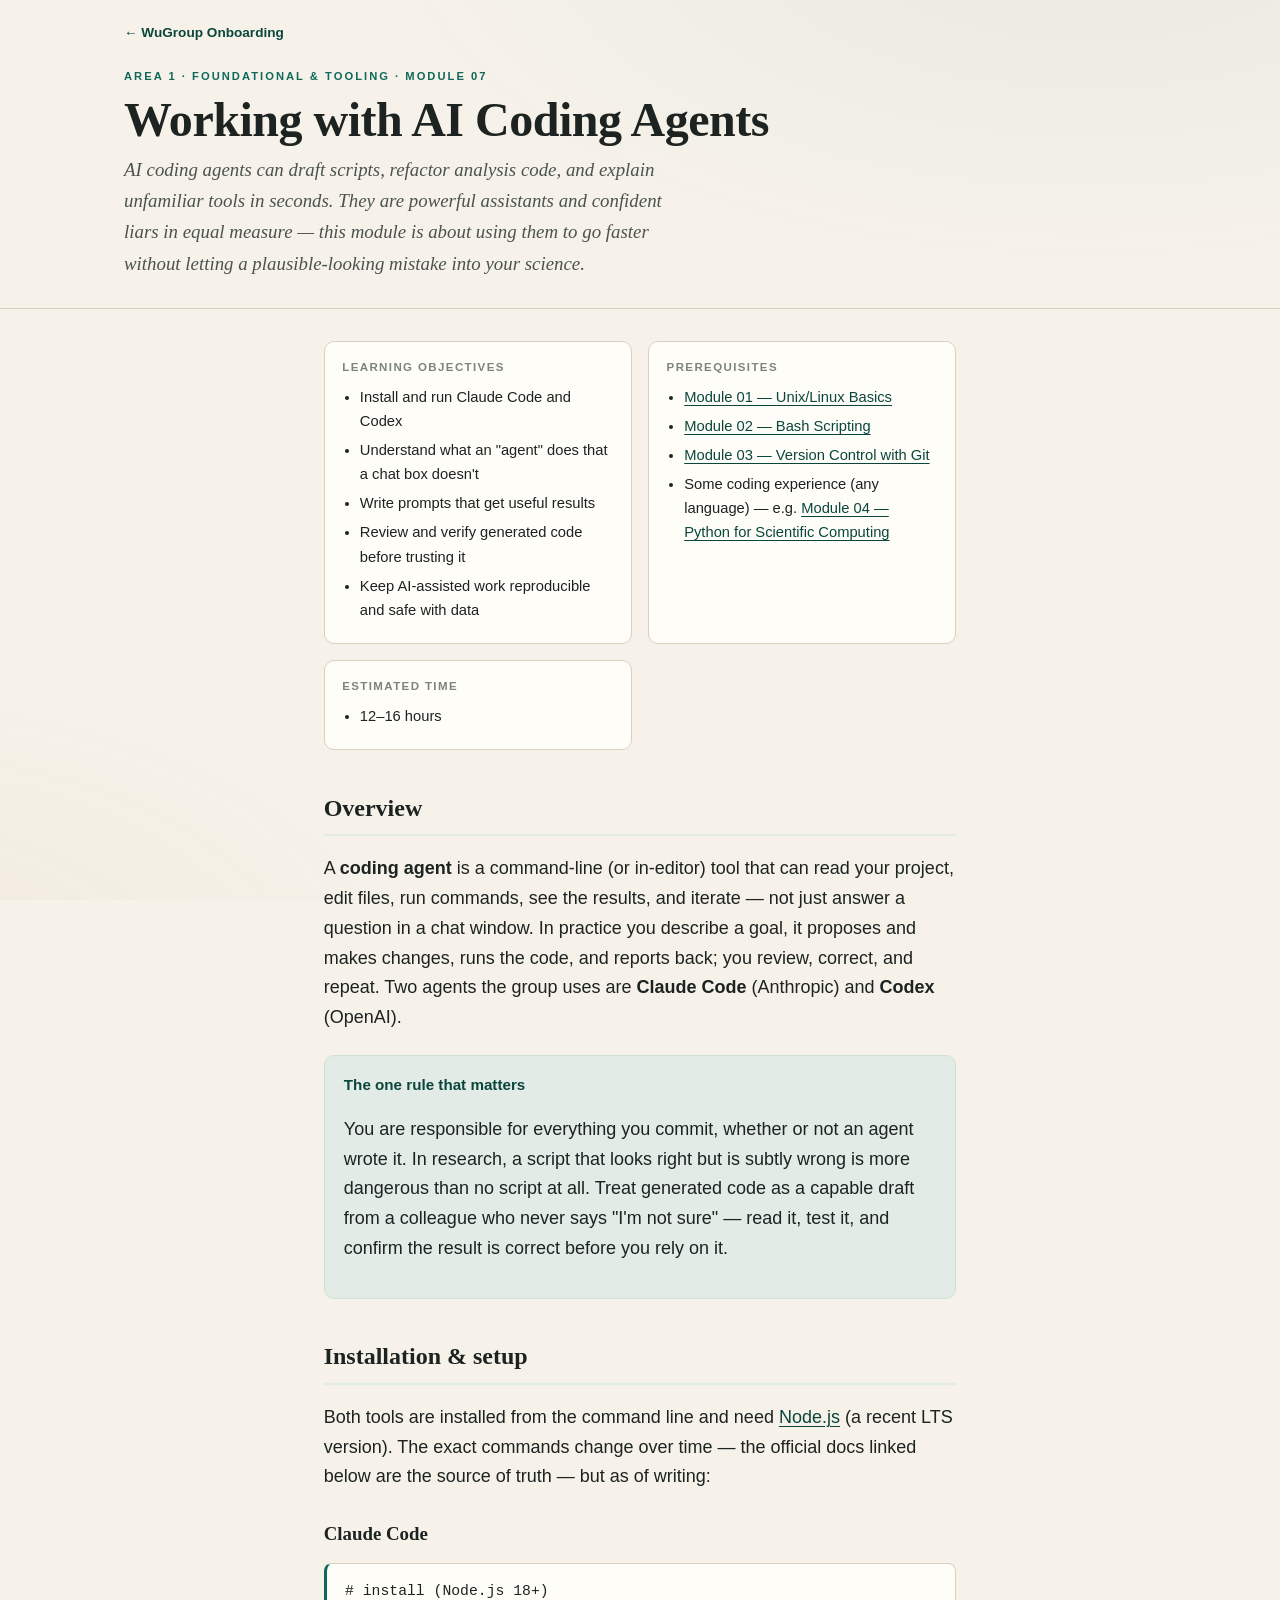
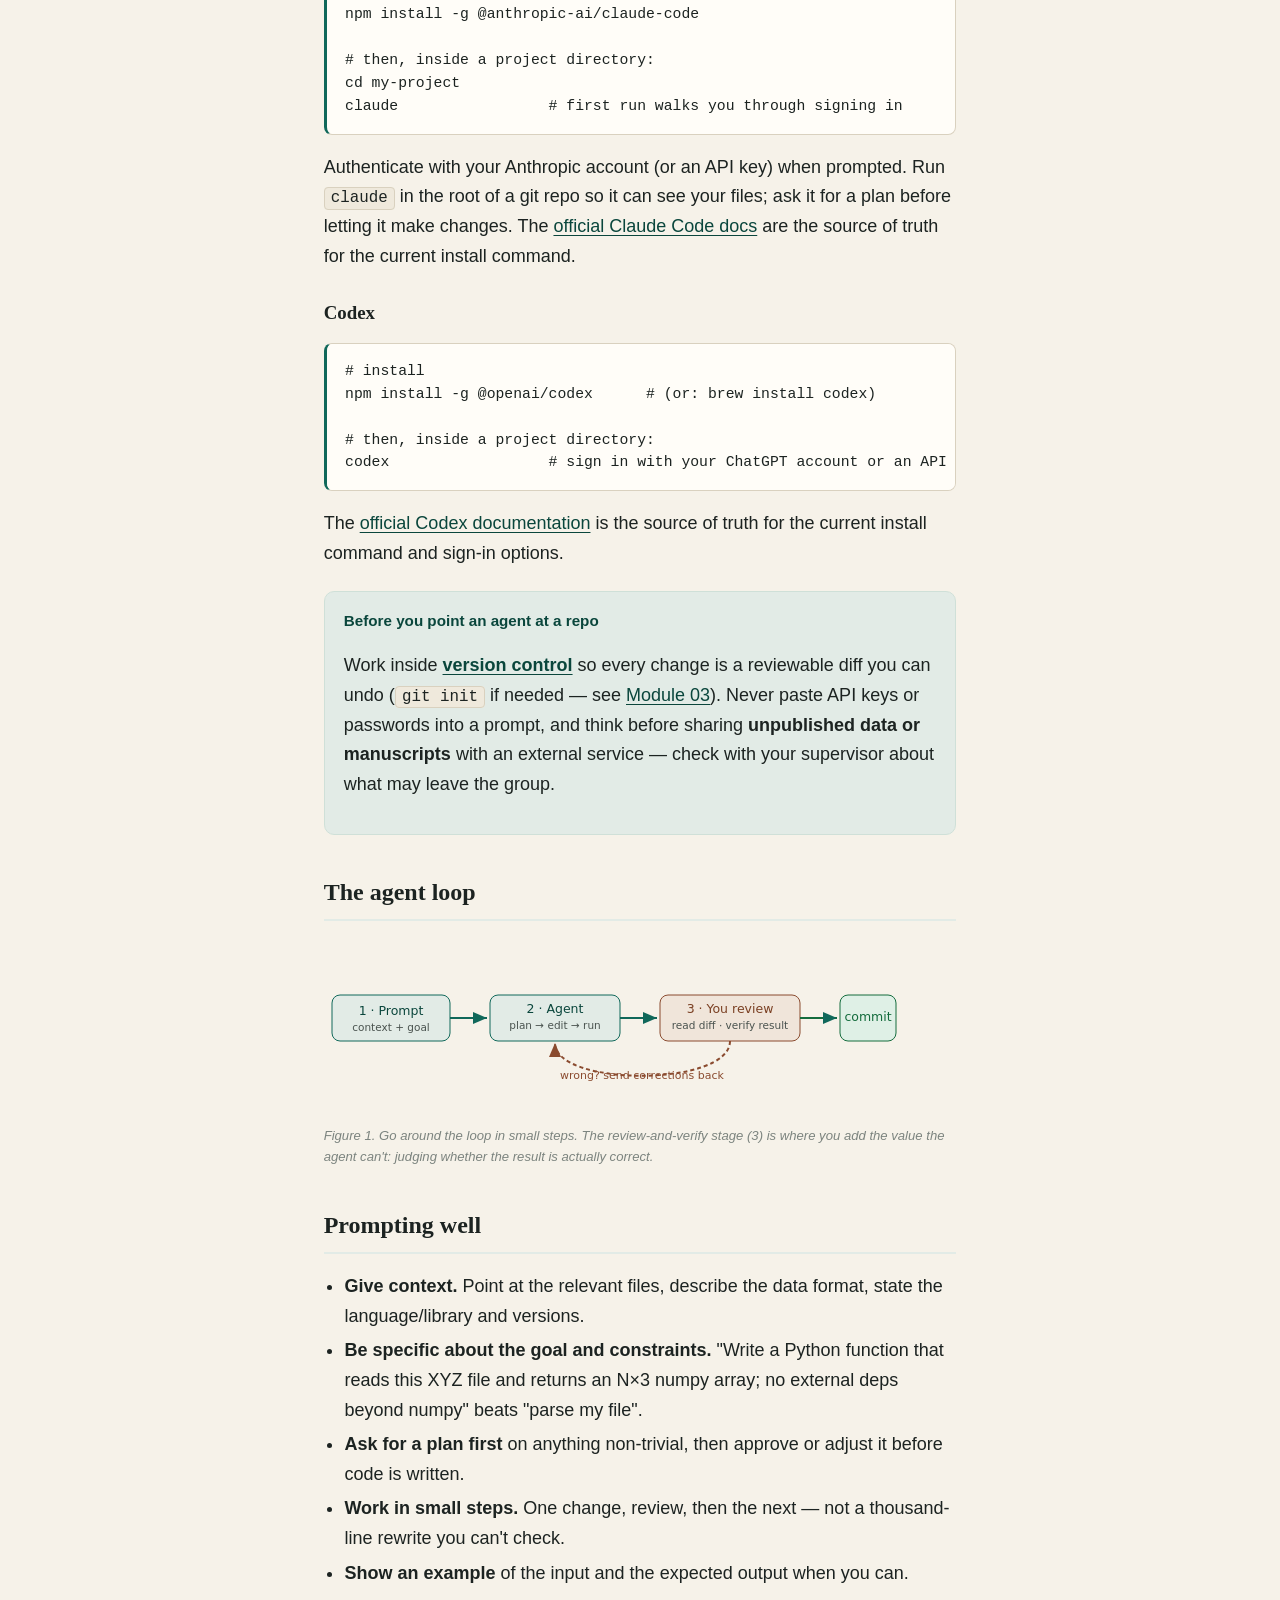
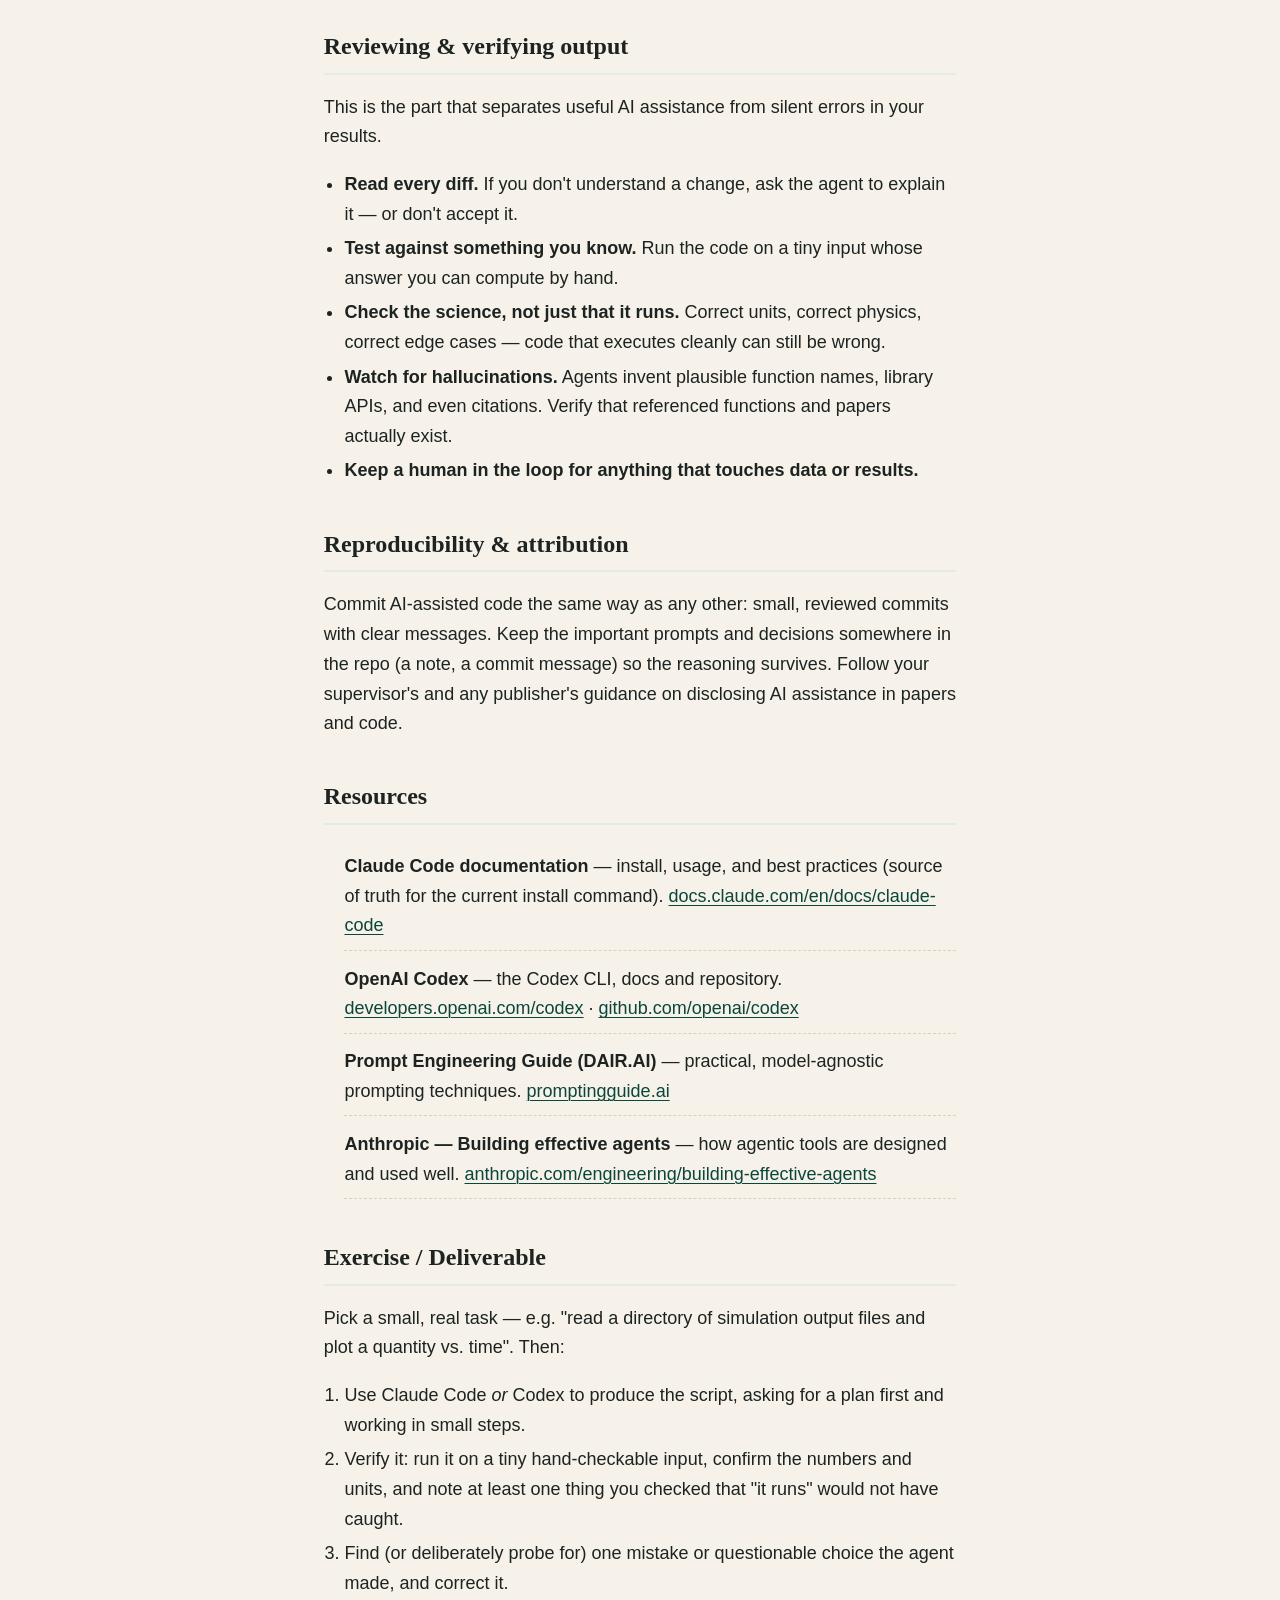
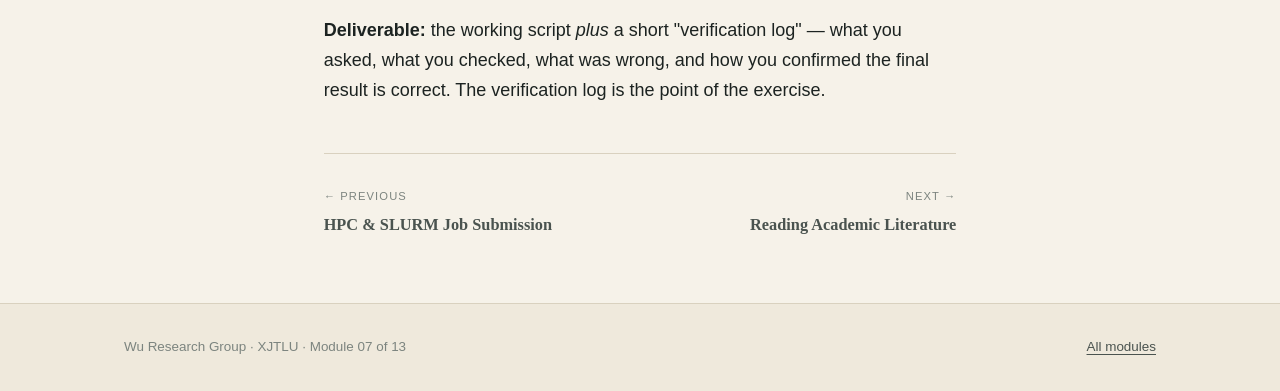
==== commit 7b184c66: "Cross-module consistency & accuracy pass (all 13 modules) Final planned round: consistency and accur" ====
--- a/modules/ai-coding-agents.html
+++ b/modules/ai-coding-agents.html
@@ -37,7 +37,7 @@
       </div>
       <div class="meta-card">
         <h4>Prerequisites</h4>
-        <ul><li><a href="unix-linux-basics.html">Module 01 — Unix</a></li><li><a href="bash-scripting.html">Module 02 — Bash</a></li><li><a href="git-version-control.html">Module 03 — Version Control with Git</a></li><li>Some coding experience (any language) — e.g. <a href="python-scientific-computing.html">Module 04 — Python for Scientific Computing</a></li></ul>
+        <ul><li><a href="unix-linux-basics.html">Module 01 — Unix/Linux Basics</a></li><li><a href="bash-scripting.html">Module 02 — Bash Scripting</a></li><li><a href="git-version-control.html">Module 03 — Version Control with Git</a></li><li>Some coding experience (any language) — e.g. <a href="python-scientific-computing.html">Module 04 — Python for Scientific Computing</a></li></ul>
       </div>
       <div class="meta-card">
         <h4>Estimated time</h4>
@@ -65,7 +65,7 @@
 # then, inside a project directory:
 cd my-project
 claude                 # first run walks you through signing in</pre>
-      <p>Authenticate with your Anthropic account (or an API key) when prompted. Run <code>claude</code> in the root of a git repo so it can see your files; ask it for a plan before letting it make changes.</p>
+      <p>Authenticate with your Anthropic account (or an API key) when prompted. Run <code>claude</code> in the root of a git repo so it can see your files; ask it for a plan before letting it make changes. The <a href="https://docs.claude.com/en/docs/claude-code">official Claude Code docs</a> are the source of truth for the current install command.</p>
 
       <h3>Codex</h3>
       <pre># install
@@ -73,6 +73,7 @@
 
 # then, inside a project directory:
 codex                  # sign in with your ChatGPT account or an API key</pre>
+      <p>The <a href="https://developers.openai.com/codex/">official Codex documentation</a> is the source of truth for the current install command and sign-in options.</p>
 
       <div class="callout">
         <p class="callout-title">Before you point an agent at a repo</p>
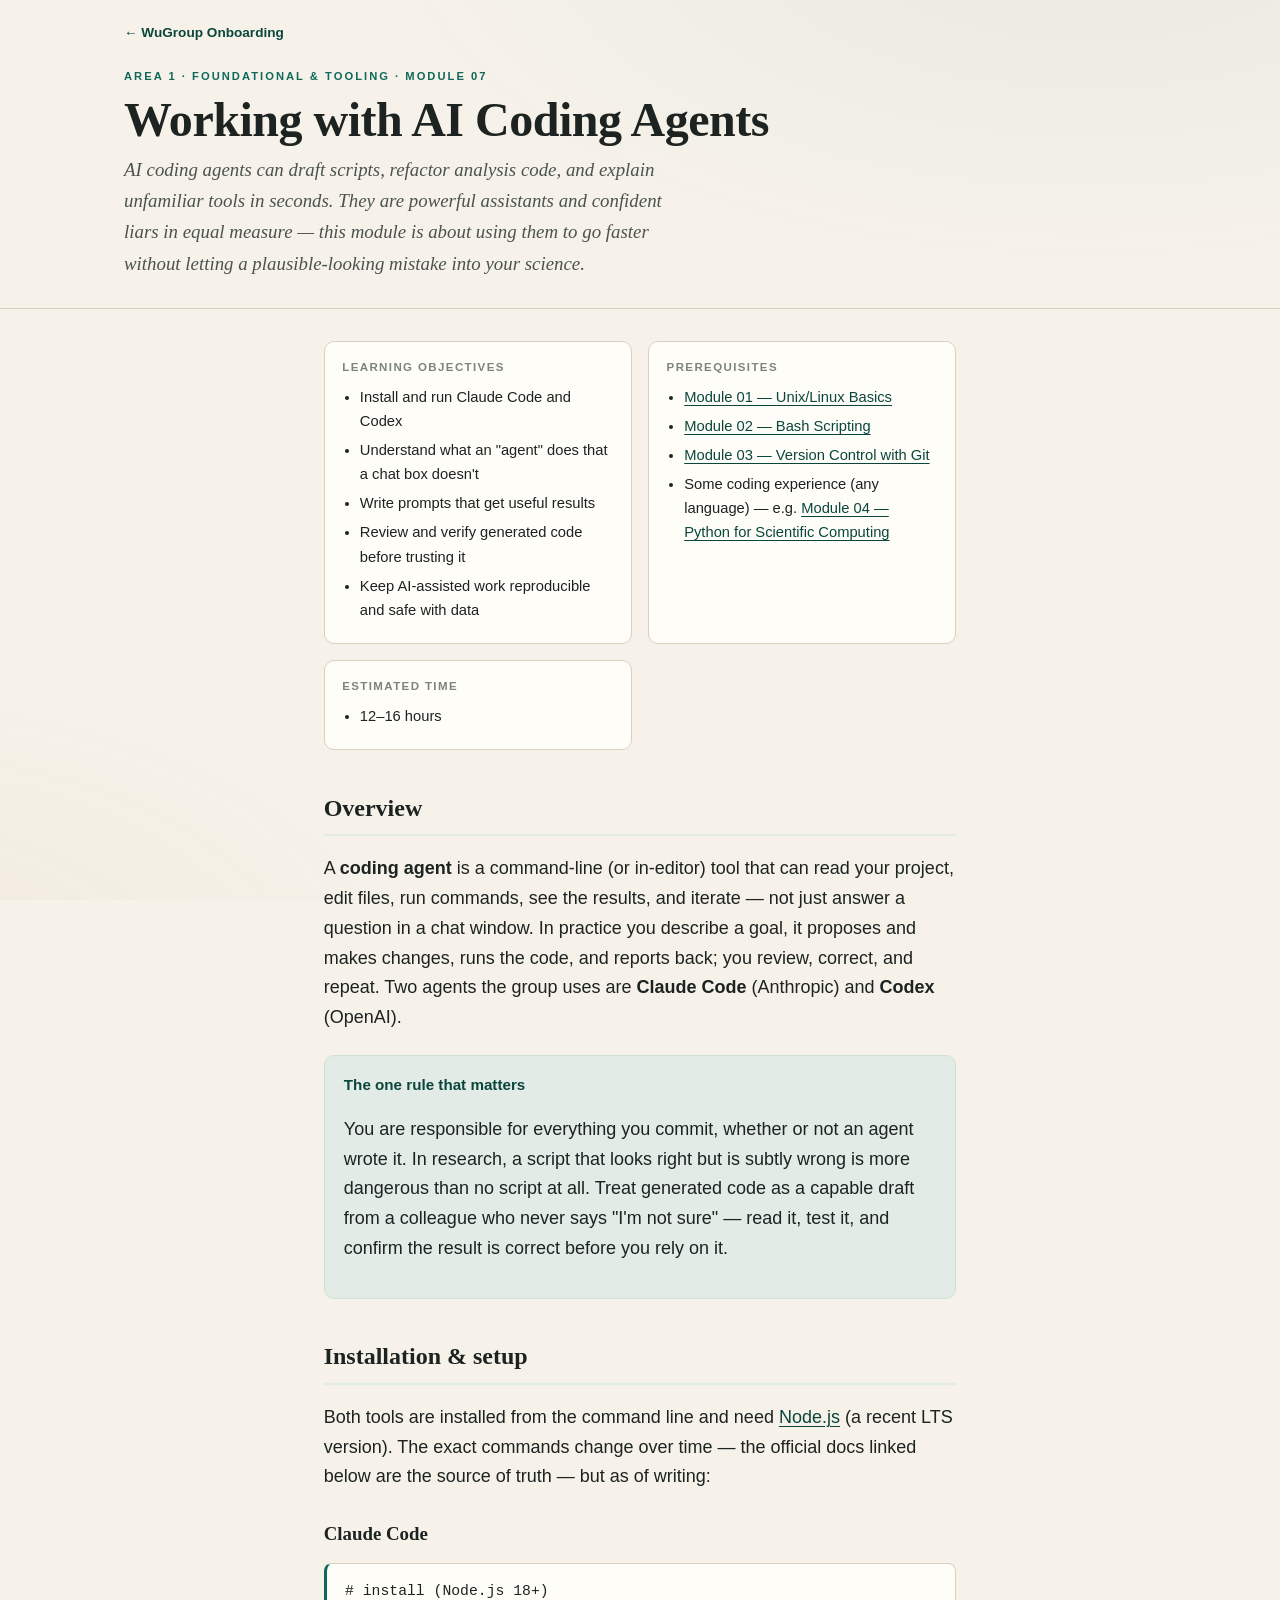
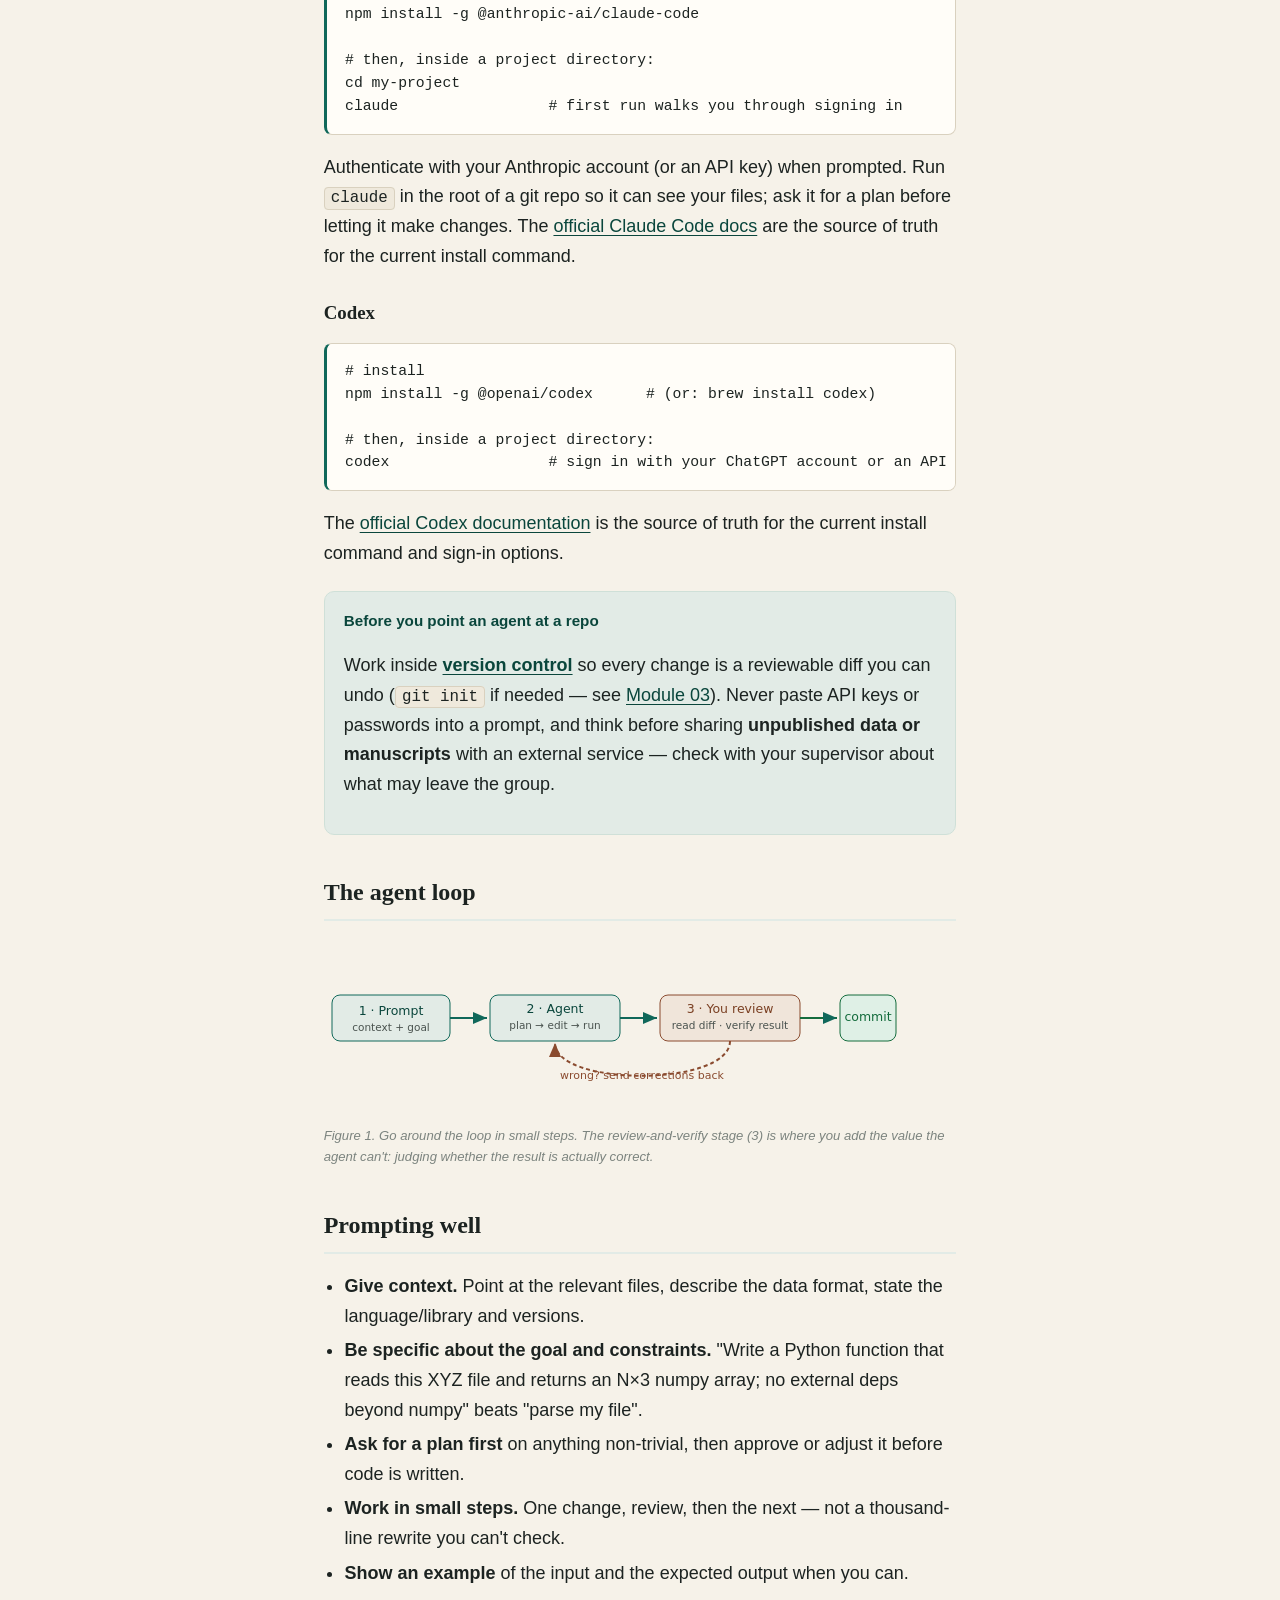
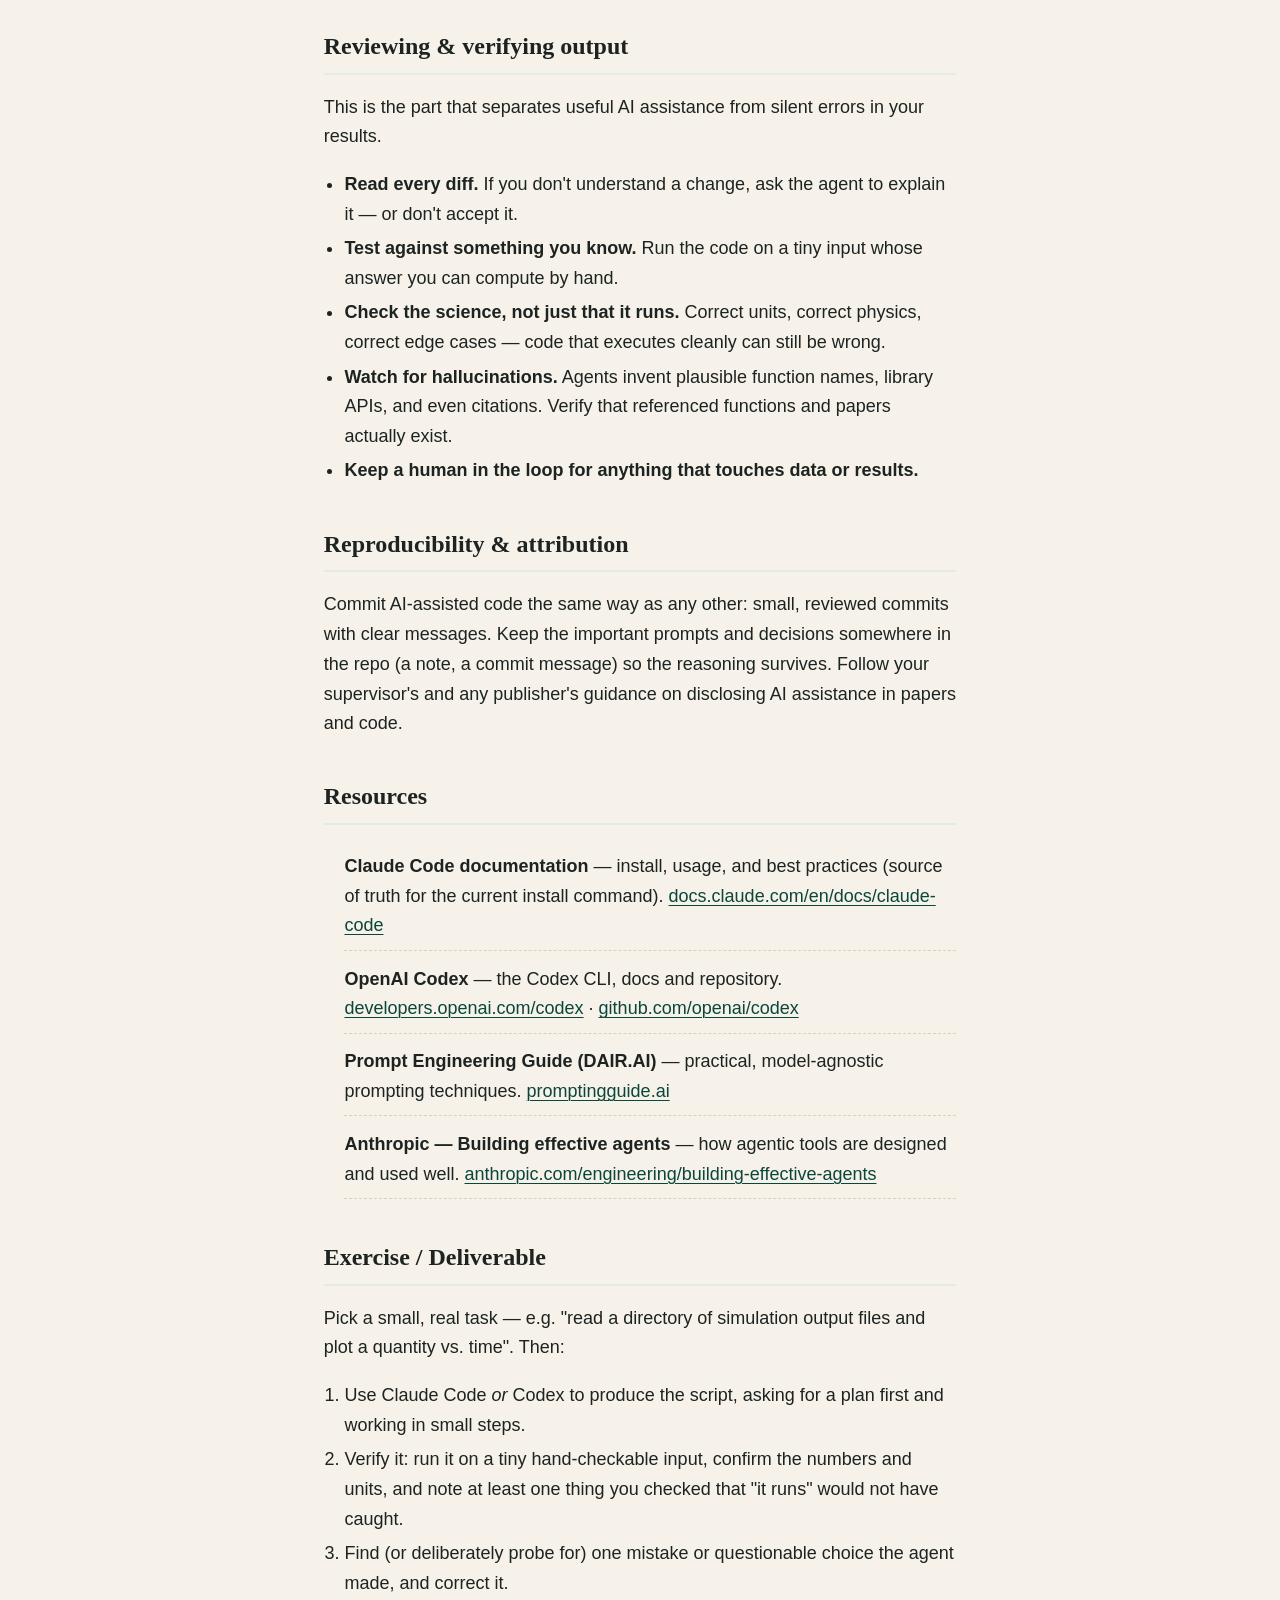
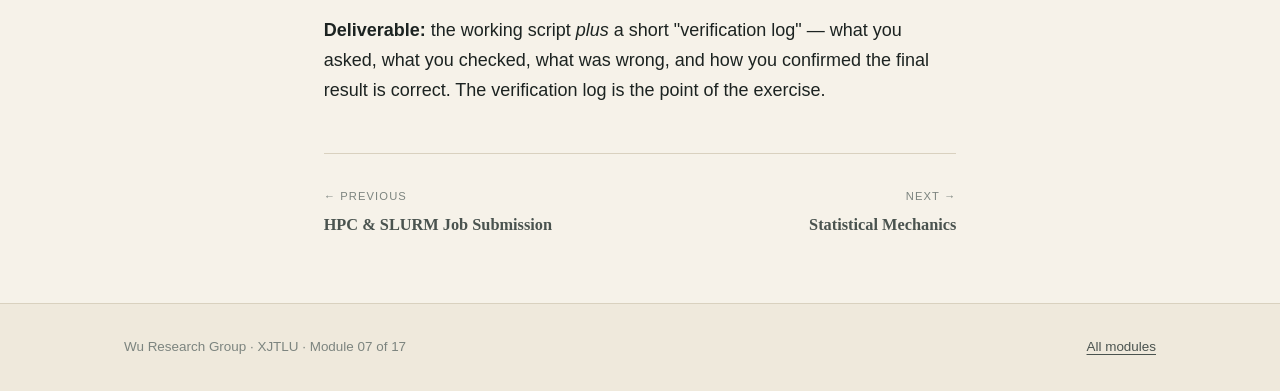
==== commit fc636ed6: "Add Area 3 Research Skills section; renumber modules 08-13 Reorganizes the 13-module curriculum into" ====
--- a/modules/ai-coding-agents.html
+++ b/modules/ai-coding-agents.html
@@ -158,14 +158,14 @@
 
     <nav class="pager">
       <a href="hpc-slurm.html"><span class="dir">← Previous</span><br><span class="t">HPC &amp; SLURM Job Submission</span></a>
-      <a class="next" href="reading-literature.html"><span class="dir">Next →</span><br><span class="t">Reading Academic Literature</span></a>
+      <a class="next" href="statistical-mechanics.html"><span class="dir">Next →</span><br><span class="t">Statistical Mechanics</span></a>
     </nav>
 
   </main>
 
   <footer class="site-foot">
     <div class="container">
-      <p>Wu Research Group · XJTLU · Module 07 of 13</p>
+      <p>Wu Research Group · XJTLU · Module 07 of 17</p>
       <p><a href="../index.html">All modules</a></p>
     </div>
   </footer>
--- a/assets/style.css
+++ b/assets/style.css
@@ -17,6 +17,8 @@
   --accent-soft:  #e2ebe6;
   --area2:        #8a4b2f;   /* warm sienna, for the science area */
   --area2-soft:   #f0e5da;
+  --area3:        #4a5a8a;   /* muted indigo, for the research skills area */
+  --area3-soft:   #e4e7f3;
   --shadow:       0 1px 2px rgba(28,35,33,.06), 0 8px 24px -12px rgba(28,35,33,.22);
 
   --serif: "Iowan Old Style", "Palatino Linotype", Palatino, "Book Antiqua", Georgia, serif;
@@ -128,6 +130,7 @@
   flex: none;
 }
 .area--sci .idx { color: var(--area2); border-color: var(--area2); }
+.area--research .idx { color: var(--area3); border-color: var(--area3); }
 .area-head h2 {
   font-family: var(--serif);
   font-weight: 600;
@@ -158,8 +161,10 @@
   opacity: .0; transition: opacity .16s ease;
 }
 .area--sci .mod::before { background: var(--area2); }
+.area--research .mod::before { background: var(--area3); }
 .mod:hover { transform: translateY(-3px); box-shadow: 0 2px 4px rgba(28,35,33,.08), 0 18px 40px -18px rgba(28,35,33,.4); border-color: var(--accent); }
 .area--sci .mod:hover { border-color: var(--area2); }
+.area--research .mod:hover { border-color: var(--area3); }
 .mod:hover::before { opacity: 1; }
 .mod .num {
   font-family: var(--mono);
@@ -259,7 +264,7 @@
   :root {
     --paper:#14181a; --paper-2:#1b2124; --card:#1c2327; --ink:#e9e6dd; --ink-soft:#b3b8b3;
     --ink-faint:#899089; --rule:#2c3438; --accent:#4fc7b0; --accent-dark:#7ad9c6;
-    --accent-soft:#173029; --area2:#d99a74; --area2-soft:#2a201a; --shadow:0 1px 2px rgba(0,0,0,.4),0 10px 30px -14px rgba(0,0,0,.7);
+    --accent-soft:#173029; --area2:#d99a74; --area2-soft:#2a201a; --area3:#8b9fd4; --area3-soft:#1e2340; --shadow:0 1px 2px rgba(0,0,0,.4),0 10px 30px -14px rgba(0,0,0,.7);
   }
   .badge--ready { background:#123722; color:#7fe0a6; }
   .badge--soon { background:var(--accent-soft); color:var(--accent-dark); }
